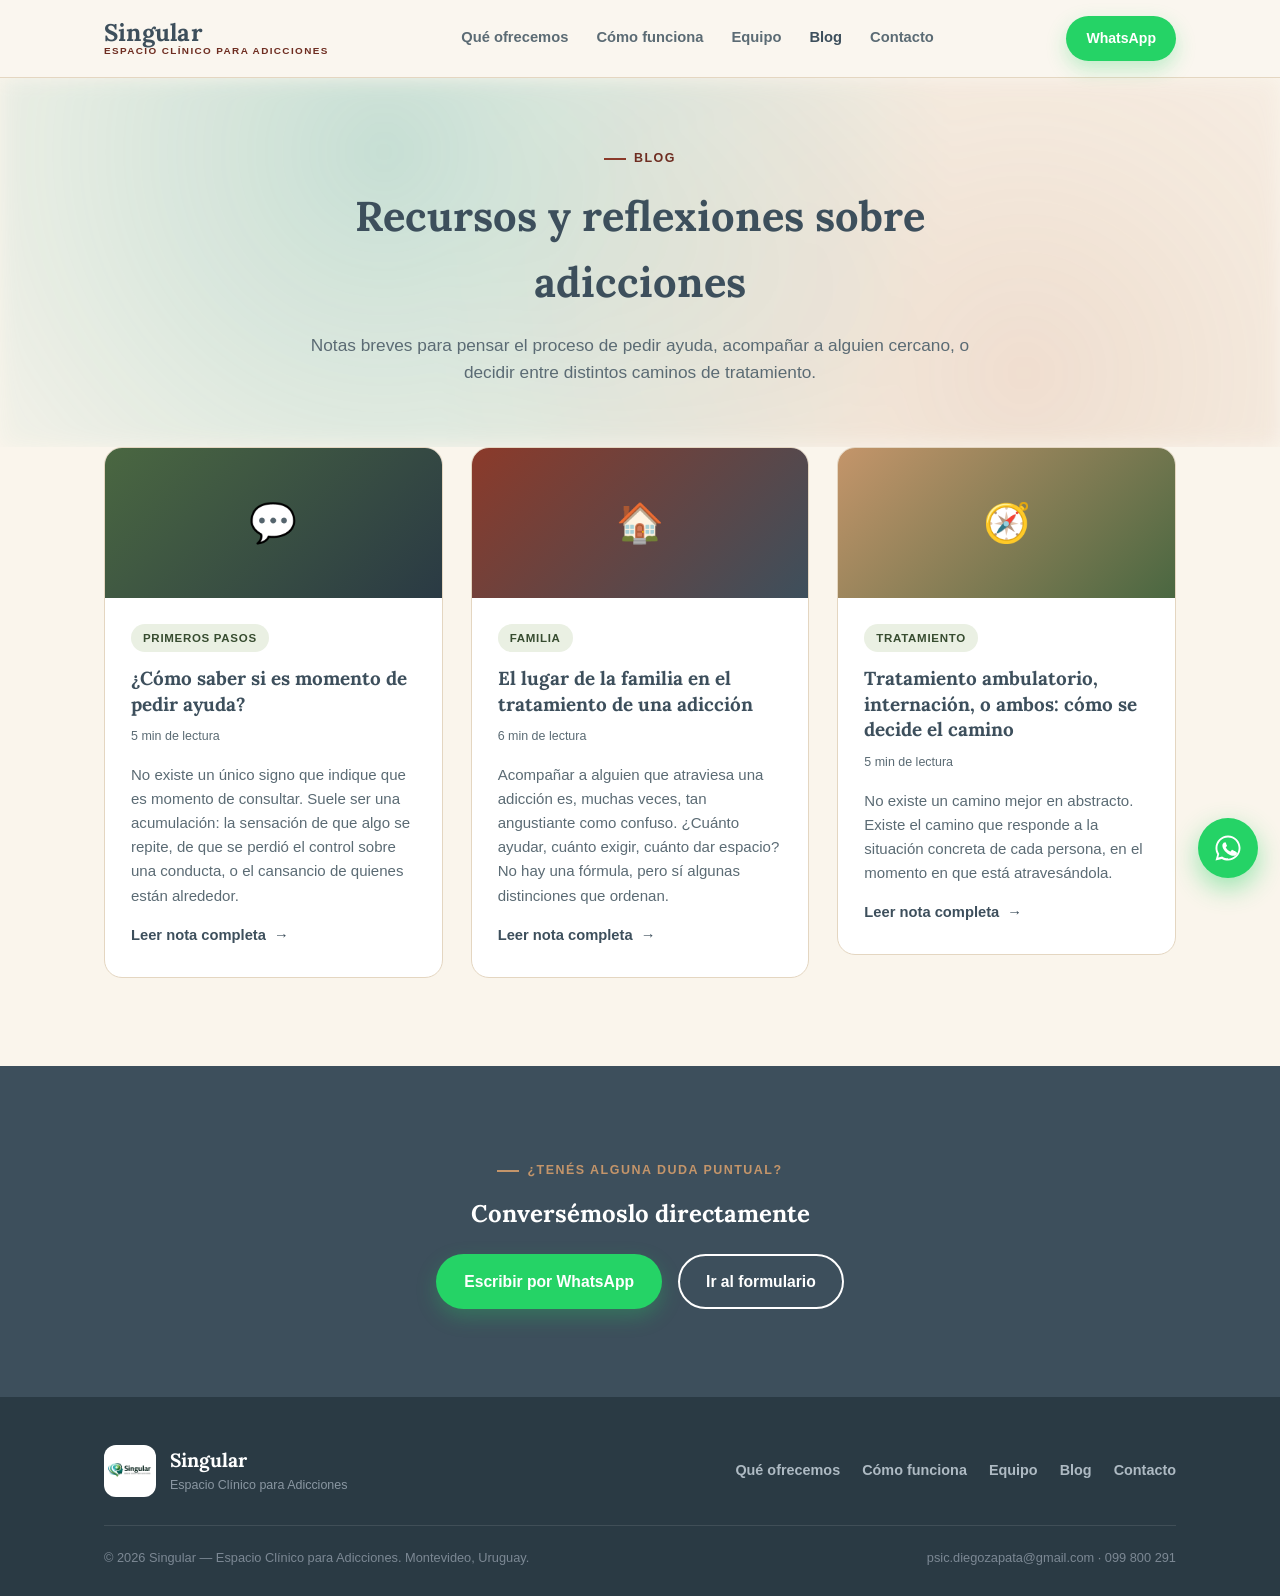
==== blog.html @ 6eb98860 "Add files via upload" ====
<!DOCTYPE html>
<html lang="es-UY">
<head>
<meta charset="UTF-8">
<meta name="viewport" content="width=device-width, initial-scale=1.0">
<title>Blog — Singular | Espacio Clínico para Adicciones</title>
<meta name="description" content="Artículos y reflexiones sobre el tratamiento de adicciones: cómo pedir ayuda, el rol de la familia y cuándo elegir tratamiento ambulatorio o internación.">
<link rel="preconnect" href="https://fonts.googleapis.com">
<link rel="preconnect" href="https://fonts.gstatic.com" crossorigin>
<link href="https://fonts.googleapis.com/css2?family=Lora:ital,wght@0,500;0,600;0,700;1,500&family=Inter:wght@400;500;600;700;800&display=swap" rel="stylesheet">
<link rel="stylesheet" href="styles.css">
</head>
<body>

<header>
  <nav>
    <a class="brand" href="index.html">
      <span class="brand-name">Singular</span>
      <span class="brand-tag">Espacio Clínico para Adicciones</span>
    </a>
    <div class="nav-links">
      <a href="index.html#que-ofrece">Qué ofrecemos</a>
      <a href="index.html#como-funciona">Cómo funciona</a>
      <a href="equipo.html">Equipo</a>
      <a href="blog.html" class="active">Blog</a>
      <a href="index.html#contacto">Contacto</a>
    </div>
    <div class="nav-cta">
      <a class="btn btn-whatsapp" href="https://wa.me/59899800291?text=Hola%2C%20me%20gustar%C3%ADa%20recibir%20informaci%C3%B3n%20sobre%20el%20tratamiento." target="_blank" rel="noopener" style="padding:11px 20px;font-size:.88rem;">
        WhatsApp
      </a>
      <button class="burger" onclick="document.getElementById('mobileMenu').classList.add('open')" aria-label="Abrir menú">☰</button>
    </div>
  </nav>
</header>

<div class="mobile-menu" id="mobileMenu">
  <div class="mobile-menu-top">
    <span class="brand-name" style="color:#fff;">Singular</span>
    <button class="mobile-menu-close" onclick="document.getElementById('mobileMenu').classList.remove('open')" aria-label="Cerrar menú">✕</button>
  </div>
  <a href="index.html#que-ofrece">Qué ofrecemos</a>
  <a href="index.html#como-funciona">Cómo funciona</a>
  <a href="equipo.html">Equipo</a>
  <a href="blog.html">Blog</a>
  <a href="index.html#contacto">Contacto</a>
  <a class="btn btn-whatsapp" style="margin-top:10px;" href="https://wa.me/59899800291?text=Hola%2C%20me%20gustar%C3%ADa%20recibir%20informaci%C3%B3n%20sobre%20el%20tratamiento." target="_blank" rel="noopener">Escribir por WhatsApp</a>
</div>

<!-- PAGE HERO -->
<section class="page-hero">
  <div class="hero-blob"></div>
  <div class="wrap">
    <div class="eyebrow" style="justify-content:center;">Blog</div>
    <h1>Recursos y reflexiones sobre adicciones</h1>
    <p>Notas breves para pensar el proceso de pedir ayuda, acompañar a alguien cercano, o decidir entre distintos caminos de tratamiento.</p>
  </div>
</section>

<!-- BLOG GRID -->
<section style="padding-top:0;">
  <div class="wrap">
    <div class="blog-grid">

      <article class="blog-card">
        <div class="blog-cover c1">💬</div>
        <div class="blog-body">
          <span class="blog-tag">Primeros pasos</span>
          <h2 class="blog-title">¿Cómo saber si es momento de pedir ayuda?</h2>
          <div class="blog-meta"><span>5 min de lectura</span></div>
          <p class="blog-excerpt">No existe un único signo que indique que es momento de consultar. Suele ser una acumulación: la sensación de que algo se repite, de que se perdió el control sobre una conducta, o el cansancio de quienes están alrededor.</p>
          <details>
            <summary>Leer nota completa</summary>
            <div class="blog-full">
              <p>Una de las preguntas más frecuentes que recibimos es "¿esto que me pasa es realmente una adicción, o todavía puedo manejarlo solo?". No hay una respuesta genérica, porque —como en el resto del tratamiento— la respuesta es singular a cada historia. Pero sí hay algunas señales que suelen aparecer cuando conviene consultar.</p>
              <h4>Cuando el consumo empieza a organizar el día</h4>
              <p>No se trata de la cantidad ni de la frecuencia exclusivamente, sino del lugar que ocupa: si buena parte del tiempo, la energía o los pensamientos giran alrededor de conseguir, consumir o recuperarse de una sustancia o conducta, eso ya es un indicio a tomar en serio.</p>
              <h4>Cuando los intentos de parar por cuenta propia no sostienen</h4>
              <p>Muchas personas llegan a la consulta después de varios intentos de "cortar solos". Eso no es un fracaso: es información valiosa sobre lo que esa conducta representa, y suele ser el momento en el que un espacio profesional puede sostener lo que la voluntad sola no alcanza a sostener.</p>
              <h4>Cuando aparece la demanda propia</h4>
              <p>Acá está el punto central de nuestro enfoque: el tratamiento empieza a ser posible cuando la persona reconoce, aunque sea con dudas, que algo no está bien y que quiere que algo cambie. No hace falta tener certezas ni un diagnóstico previo. Alcanza con esa pregunta abierta para empezar a construir, junto a un profesional, un espacio de evaluación y escucha.</p>
              <p>Si esto te resuena, el primer paso no es resolver todo de antemano — es simplemente escribir y empezar a hablarlo.</p>
            </div>
          </details>
        </div>
      </article>

      <article class="blog-card">
        <div class="blog-cover c2">🏠</div>
        <div class="blog-body">
          <span class="blog-tag">Familia</span>
          <h2 class="blog-title">El lugar de la familia en el tratamiento de una adicción</h2>
          <div class="blog-meta"><span>6 min de lectura</span></div>
          <p class="blog-excerpt">Acompañar a alguien que atraviesa una adicción es, muchas veces, tan angustiante como confuso. ¿Cuánto ayudar, cuánto exigir, cuánto dar espacio? No hay una fórmula, pero sí algunas distinciones que ordenan.</p>
          <details>
            <summary>Leer nota completa</summary>
            <div class="blog-full">
              <p>La familia suele ser quien primero nota que algo pasa, y también quien más desgaste acumula intentando ayudar. Es común escuchar frases como "ya no sé qué hacer" o "hice de todo y nada funciona". Ahí conviene detenerse en una distinción importante: acompañar no es lo mismo que controlar, y ayudar no es lo mismo que resolver por el otro.</p>
              <h4>Sostener sin invadir</h4>
              <p>El tratamiento se construye a partir de la demanda de quien atraviesa la adicción, no de la demanda de su entorno. Esto no significa que la familia no tenga un lugar: significa que su lugar es distinto al de "hacer que la persona se trate". Ese matiz cambia mucho la manera de acompañar, y suele aliviar la presión que las familias sienten sobre sí mismas.</p>
              <h4>Cuidar también a quien acompaña</h4>
              <p>Convivir con una adicción, propia o ajena, desgasta. Es frecuente que quienes rodean a la persona necesiten también un espacio propio de orientación, para entender qué está en sus manos y qué no, y para sostener el vínculo sin quemarse en el intento.</p>
              <h4>La comunicación sin ultimátum</h4>
              <p>Los ultimátums rara vez generan un cambio sostenido — funcionan, en el mejor de los casos, como un empujón puntual. Lo que suele abrir una puerta real es poder decir, con claridad y sin reproche, qué preocupa y qué se está dispuesto a acompañar, dejando en la otra persona la decisión de dar el paso.</p>
              <p>Si estás acompañando a alguien y no sabés bien cómo hacerlo, también podés escribirnos para conversarlo.</p>
            </div>
          </details>
        </div>
      </article>

      <article class="blog-card">
        <div class="blog-cover c3">🧭</div>
        <div class="blog-body">
          <span class="blog-tag">Tratamiento</span>
          <h2 class="blog-title">Tratamiento ambulatorio, internación, o ambos: cómo se decide el camino</h2>
          <div class="blog-meta"><span>5 min de lectura</span></div>
          <p class="blog-excerpt">No existe un camino mejor en abstracto. Existe el camino que responde a la situación concreta de cada persona, en el momento en que está atravesándola.</p>
          <details>
            <summary>Leer nota completa</summary>
            <div class="blog-full">
              <p>Una pregunta habitual al buscar tratamiento es si conviene una internación o si alcanza con un espacio ambulatorio. La respuesta depende de la evaluación de cada caso, pero hay algunos criterios generales que ayudan a orientarse.</p>
              <h4>Cuándo un espacio ambulatorio puede ser suficiente</h4>
              <p>Cuando la persona conserva cierto sostén cotidiano — trabajo, vínculos, rutina — y puede comprometerse con un seguimiento regular, un tratamiento ambulatorio permite trabajar sobre la adicción sin desarmar esa estructura de vida, que muchas veces es justamente lo que hay que fortalecer.</p>
              <h4>Cuándo conviene evaluar una internación</h4>
              <p>Hay situaciones donde el nivel de riesgo, el descontrol del consumo, o la ausencia de una red de sostén hacen necesario un marco más contenedor, al menos por un tiempo. Eso no es un fracaso del tratamiento ambulatorio: es parte de un mismo proceso, que puede requerir distintos dispositivos en distintos momentos.</p>
              <h4>Un modelo de derivación en ambos sentidos</h4>
              <p>Por eso este espacio se piensa como complementario y no competitivo con las comunidades terapéuticas y los centros residenciales: puede ser el paso previo a una internación, el sostén posterior al alta, o la alternativa cuando la internación no es lo indicado. La articulación entre dispositivos, lejos de ser un obstáculo, suele ser lo que hace sostenible un tratamiento a largo plazo.</p>
              <p>Si no sabés cuál de estos caminos aplica a tu situación, la recepción y evaluación inicial está pensada exactamente para eso.</p>
            </div>
          </details>
        </div>
      </article>

    </div>
  </div>
</section>

<!-- CTA STRIP -->
<section class="comp-section">
  <div class="wrap" style="text-align:center;">
    <div class="eyebrow" style="justify-content:center;">¿Tenés alguna duda puntual?</div>
    <h2 style="margin-bottom:20px;">Conversémoslo directamente</h2>
    <div class="hero-ctas" style="justify-content:center;">
      <a class="btn btn-whatsapp" href="https://wa.me/59899800291?text=Hola%2C%20le%C3%AD%20el%20blog%20y%20me%20gustar%C3%ADa%20hacer%20una%20consulta." target="_blank" rel="noopener">Escribir por WhatsApp</a>
      <a class="btn btn-outline" style="color:#fff;border-color:#fff;" href="index.html#contacto">Ir al formulario</a>
    </div>
  </div>
</section>

<a class="float-wa" href="https://wa.me/59899800291?text=Hola%2C%20me%20gustar%C3%ADa%20recibir%20informaci%C3%B3n%20sobre%20el%20tratamiento." target="_blank" rel="noopener" aria-label="Escribir por WhatsApp">
  <svg viewBox="0 0 24 24"><path d="M17.5 14.4c-.3-.1-1.7-.8-1.9-.9-.3-.1-.4-.1-.6.1-.2.3-.7.9-.8 1-.1.2-.3.2-.5.1-1.5-.6-2.5-1.4-3.4-3.1-.3-.4.3-.4.8-1.3.1-.2 0-.3 0-.5-.1-.1-.6-1.4-.8-1.9-.2-.5-.4-.4-.6-.4h-.5c-.2 0-.5.1-.7.3-.2.3-1 1-1 2.4s1 2.8 1.1 3c.1.2 2 3.1 5 4.3.7.3 1.2.5 1.7.6.7.2 1.3.2 1.8.1.6-.1 1.7-.7 1.9-1.3.2-.7.2-1.2.2-1.3-.1-.2-.3-.2-.5-.3z"/><path d="M12 2C6.5 2 2 6.5 2 12c0 1.9.5 3.6 1.4 5.1L2 22l5.1-1.3c1.4.8 3.1 1.3 4.9 1.3 5.5 0 10-4.5 10-10S17.5 2 12 2zm0 18.2c-1.6 0-3.1-.4-4.4-1.2l-.3-.2-3.1.8.8-3-.2-.3C3.9 14.9 3.5 13.5 3.5 12c0-4.7 3.8-8.5 8.5-8.5s8.5 3.8 8.5 8.5-3.8 8.5-8.5 8.5z"/></svg>
</a>

<footer>
  <div class="wrap">
    <div class="footer-top">
      <div class="footer-brand">
        <img class="footer-logo" src="espacio singular logo.png" alt="Logo Singular">
        <div>
          <div class="footer-brand-name">Singular</div>
          <div style="font-size:.78rem;color:#8a97a2;">Espacio Clínico para Adicciones</div>
        </div>
      </div>
      <div class="footer-links">
        <a href="index.html#que-ofrece">Qué ofrecemos</a>
        <a href="index.html#como-funciona">Cómo funciona</a>
        <a href="equipo.html">Equipo</a>
        <a href="blog.html">Blog</a>
        <a href="index.html#contacto">Contacto</a>
      </div>
    </div>
    <div class="footer-bottom">
      <span>© 2026 Singular — Espacio Clínico para Adicciones. Montevideo, Uruguay.</span>
      <span>psic.diegozapata@gmail.com · 099 800 291</span>
    </div>
  </div>
</footer>

</body>
</html>
---- styles.css ----
:root{
  --navy:#3D4F5C;
  --navy-dark:#2A3A44;
  --terracota:#8B3A2A;
  --terracota-dark:#6E2D21;
  --ocre:#C4956A;
  --ocre-dark:#A97847;
  --cream:#F2E8D9;
  --cream-soft:#FAF5EC;
  --teal:#4A6741;
  --teal-dark:#374C30;
  --whatsapp:#25D366;
  --whatsapp-dark:#1ea952;
  --ink:#26313A;
  --ink-soft:#5B6B74;
  --line:#E4D6C1;
  --radius:18px;
}
*{box-sizing:border-box;margin:0;padding:0;}
html{scroll-behavior:smooth;}
body{
  font-family:'Outfit',sans-serif;
  color:var(--ink);
  background:var(--cream-soft);
  line-height:1.6;
  -webkit-font-smoothing:antialiased;
}
img{max-width:100%;display:block;}
a{color:inherit;text-decoration:none;}
h1,h2,h3{font-family:'Lora',serif;color:var(--navy);}
.wrap{max-width:1120px;margin:0 auto;padding:0 24px;}
section{padding:88px 0;}
.eyebrow{
  display:inline-flex;align-items:center;gap:8px;
  font-size:.78rem;font-weight:700;letter-spacing:.12em;text-transform:uppercase;
  color:var(--terracota-dark);margin-bottom:14px;
}
.eyebrow::before{content:"";width:22px;height:2px;background:var(--terracota);display:inline-block;}
.btn{
  display:inline-flex;align-items:center;justify-content:center;gap:10px;
  padding:15px 28px;border-radius:100px;font-weight:700;font-size:.98rem;
  cursor:pointer;border:none;transition:transform .15s ease, box-shadow .15s ease, background .15s ease;
  white-space:nowrap;
}
.btn:active{transform:scale(.97);}
.btn-whatsapp{background:var(--whatsapp);color:#fff;box-shadow:0 8px 20px rgba(37,211,102,.28);}
.btn-whatsapp:hover{background:var(--whatsapp-dark);}
.btn-outline{background:transparent;color:var(--navy);border:2px solid var(--navy);padding:13px 26px;}
.btn-outline:hover{background:var(--navy);color:#fff;}
.btn-navy{background:var(--navy);color:#fff;}
.btn-navy:hover{background:var(--navy-dark);}
.btn-block{width:100%;}

/* NAV */
header{
  position:sticky;top:0;z-index:50;
  background:rgba(250,246,239,.92);backdrop-filter:blur(10px);
  border-bottom:1px solid var(--line);
}
nav{
  display:flex;align-items:center;justify-content:space-between;
  padding:16px 24px;max-width:1120px;margin:0 auto;
}
.brand{display:flex;flex-direction:column;line-height:1.1;}
.brand-name{font-family:'Lora',serif;font-weight:700;font-size:1.5rem;color:var(--navy);letter-spacing:.01em;}
.brand-tag{font-size:.62rem;font-weight:700;letter-spacing:.14em;color:var(--terracota-dark);text-transform:uppercase;}
.nav-links{display:flex;align-items:center;gap:28px;font-size:.92rem;font-weight:600;color:var(--ink-soft);}
.nav-links a:hover, .nav-links a.active{color:var(--navy);}
.nav-cta{display:flex;align-items:center;gap:12px;}
.burger{display:none;background:none;border:none;font-size:1.6rem;color:var(--navy);cursor:pointer;}
@media(max-width:860px){
  .nav-links{display:none;}
  .burger{display:block;}
}

/* HERO */
.hero{padding:64px 0 80px;position:relative;overflow:hidden;}
.hero .wrap{display:grid;grid-template-columns:1.15fr .85fr;gap:56px;align-items:center;}
.quote{
  font-family:'Lora',serif;font-style:italic;font-weight:500;
  font-size:clamp(1.5rem,3vw,2.15rem);color:var(--navy);
  line-height:1.42;margin-bottom:24px;
}
.quote span{color:var(--terracota-dark);font-style:normal;}
.hero-sub{font-size:1.08rem;color:var(--ink-soft);max-width:520px;margin-bottom:34px;}
.hero-ctas{display:flex;gap:16px;flex-wrap:wrap;}
.hero-photo-wrap{position:relative;display:flex;justify-content:center;}
.hero-photo{
  width:100%;max-width:360px;aspect-ratio:1/1;border-radius:32px;object-fit:cover;
  box-shadow:0 30px 60px -20px rgba(37,56,74,.35);
  border:6px solid #fff;
}
.hero-blob{
  position:absolute;inset:0;z-index:-1;
  background:radial-gradient(circle at 30% 20%, rgba(47,158,143,.25), transparent 60%),
             radial-gradient(circle at 80% 80%, rgba(193,122,82,.18), transparent 55%);
  filter:blur(10px);
}
.hero-badge{
  position:absolute;bottom:-18px;left:50%;transform:translateX(-50%);
  background:#fff;border-radius:100px;padding:10px 20px;
  box-shadow:0 12px 28px -8px rgba(0,0,0,.18);
  display:flex;align-items:center;gap:10px;font-size:.85rem;font-weight:700;color:var(--navy);
  white-space:nowrap;
}
.hero-badge .dot{width:9px;height:9px;border-radius:50%;background:var(--teal);}
@media(max-width:860px){
  .hero .wrap{grid-template-columns:1fr;text-align:center;}
  .hero-sub{margin-left:auto;margin-right:auto;}
  .hero-ctas{justify-content:center;}
  .hero-photo-wrap{order:-1;margin-bottom:12px;}
}

/* PAGE HERO (Equipo / Blog) */
.page-hero{padding:64px 0 60px;text-align:center;position:relative;overflow:hidden;}
.page-hero .wrap{max-width:720px;}
.page-hero h1{font-size:clamp(2rem,4vw,2.6rem);margin-bottom:16px;}
.page-hero p{color:var(--ink-soft);font-size:1.08rem;}

/* SECTION HEAD */
.section-head{max-width:640px;margin-bottom:44px;}
.section-head.center{margin-left:auto;margin-right:auto;text-align:center;}
.section-head h2{font-size:clamp(1.6rem,2.6vw,2.1rem);font-weight:700;}

/* WHY US */
.why-grid{display:grid;grid-template-columns:repeat(3,1fr);gap:24px;}
.why-card{background:#fff;border:1px solid var(--line);border-radius:var(--radius);padding:30px 26px;}
.why-icon{
  width:46px;height:46px;border-radius:14px;background:var(--cream);
  display:flex;align-items:center;justify-content:center;font-size:1.4rem;margin-bottom:16px;
}
.why-card h3{font-size:1.05rem;margin-bottom:8px;}
.why-card p{color:var(--ink-soft);font-size:.92rem;}
@media(max-width:860px){.why-grid{grid-template-columns:1fr 1fr;}}
@media(max-width:560px){.why-grid{grid-template-columns:1fr;}}

/* OFFER */
.offer-card{
  background:var(--cream);border:1px solid var(--line);border-radius:var(--radius);
  padding:40px;font-size:1.08rem;color:var(--navy);
}

/* AUDIENCE */
.audience-box{
  border:2px solid var(--terracota);border-radius:var(--radius);
  padding:36px 40px;background:#fff;
}
.audience-box h3{font-size:1.3rem;margin-bottom:10px;}
.audience-box p{color:var(--ink-soft);}

/* HOW IT WORKS */
.steps{display:grid;grid-template-columns:repeat(3,1fr);gap:20px;}
.step{
  background:#fff;border:1px solid var(--line);border-radius:var(--radius);
  padding:28px 26px;
}
.step .check{
  width:38px;height:38px;border-radius:50%;background:var(--teal);color:#fff;
  display:flex;align-items:center;justify-content:center;font-weight:700;margin-bottom:16px;font-size:1.1rem;
}
.step p{font-weight:600;color:var(--navy);font-size:.98rem;}
@media(max-width:860px){.steps{grid-template-columns:1fr 1fr;}}
@media(max-width:560px){.steps{grid-template-columns:1fr;}}

/* COMPLEMENTARY */
.comp-section{background:var(--navy);color:#fff;}
.comp-section .eyebrow{color:var(--ocre);}
.comp-section .eyebrow::before{background:var(--ocre);}
.comp-section h2{color:#fff;}
.comp-section p{color:#cfd8e0;font-size:1.05rem;max-width:760px;}
.comp-timeline{display:flex;gap:18px;margin-top:36px;flex-wrap:wrap;}
.comp-pill{
  flex:1;min-width:160px;background:rgba(255,255,255,.07);border:1px solid rgba(255,255,255,.15);
  border-radius:14px;padding:20px;text-align:center;font-weight:700;font-size:.92rem;
}

/* ABOUT */
.about{display:grid;grid-template-columns:.85fr 1.15fr;gap:56px;align-items:center;}
.about-photo{
  border-radius:24px;object-fit:cover;width:100%;aspect-ratio:4/5;
  box-shadow:0 24px 50px -18px rgba(37,56,74,.3);
}
.about-name{font-size:1.7rem;font-weight:700;margin-bottom:4px;}
.about-role{color:var(--terracota-dark);font-weight:700;font-size:.95rem;text-transform:uppercase;letter-spacing:.06em;margin-bottom:22px;}
.stat-row{display:flex;gap:28px;margin-bottom:26px;flex-wrap:wrap;}
.stat{}
.stat b{display:block;font-family:'Lora',serif;font-size:2rem;color:var(--teal-dark);}
.stat span{font-size:.85rem;color:var(--ink-soft);font-weight:600;}
.cred-list{list-style:none;display:flex;flex-direction:column;gap:12px;margin-bottom:10px;}
.cred-list li{display:flex;gap:12px;font-size:.98rem;color:var(--ink-soft);}
.cred-list li::before{content:"—";color:var(--terracota);font-weight:700;flex-shrink:0;}
.cred-list b{color:var(--navy);}
@media(max-width:860px){.about{grid-template-columns:1fr;}.about-photo{max-width:320px;margin:0 auto 8px;}}

/* TEAM */
.team-grid{display:grid;grid-template-columns:repeat(3,1fr);gap:28px;}
.team-card{
  background:#fff;border:1px solid var(--line);border-radius:var(--radius);
  padding:30px;text-align:center;display:flex;flex-direction:column;align-items:center;
}
.team-photo{
  width:150px;height:150px;border-radius:50%;object-fit:cover;margin-bottom:20px;
  border:5px solid var(--cream);box-shadow:0 14px 30px -12px rgba(37,56,74,.3);
}
.avatar-placeholder{
  width:150px;height:150px;border-radius:50%;margin-bottom:20px;
  border:5px solid var(--cream);box-shadow:0 14px 30px -12px rgba(37,56,74,.3);
  background:linear-gradient(145deg, #E3E7D9, var(--cream));
  display:flex;align-items:center;justify-content:center;
}
.avatar-placeholder svg{width:64px;height:64px;fill:#8C9A83;}
.team-name{font-size:1.2rem;font-weight:700;color:var(--navy);margin-bottom:2px;}
.team-role{color:var(--terracota-dark);font-weight:700;font-size:.8rem;text-transform:uppercase;letter-spacing:.06em;margin-bottom:14px;}
.team-bio{color:var(--ink-soft);font-size:.94rem;margin-bottom:14px;}
.placeholder-note{
  font-size:.74rem;font-weight:700;color:var(--teal-dark);background:#EAF0E3;
  border-radius:100px;padding:5px 12px;text-transform:uppercase;letter-spacing:.04em;
}
@media(max-width:860px){.team-grid{grid-template-columns:1fr;max-width:380px;margin:0 auto;}}

/* BLOG */
.blog-grid{display:grid;grid-template-columns:repeat(3,1fr);gap:28px;align-items:start;}
.blog-card{
  background:#fff;border:1px solid var(--line);border-radius:var(--radius);
  overflow:hidden;display:flex;flex-direction:column;
}
.blog-cover{
  height:150px;display:flex;align-items:center;justify-content:center;font-size:2.4rem;
}
.blog-cover.c1{background:linear-gradient(135deg,#4A6741,#2A3A44);}
.blog-cover.c2{background:linear-gradient(135deg,#8B3A2A,#3D4F5C);}
.blog-cover.c3{background:linear-gradient(135deg,#C4956A,#4A6741);}
.blog-body{padding:26px 26px 30px;display:flex;flex-direction:column;flex:1;}
.blog-tag{
  align-self:flex-start;font-size:.72rem;font-weight:700;text-transform:uppercase;letter-spacing:.06em;
  color:var(--teal-dark);background:#EAF0E3;padding:5px 12px;border-radius:100px;margin-bottom:14px;
}
.blog-title{font-size:1.18rem;font-weight:700;color:var(--navy);margin-bottom:10px;line-height:1.35;}
.blog-excerpt{color:var(--ink-soft);font-size:.94rem;margin-bottom:16px;}
.blog-meta{font-size:.78rem;color:var(--ink-soft);margin-bottom:16px;display:flex;gap:10px;}
.blog-card details{margin-top:auto;}
.blog-card summary{
  cursor:pointer;font-weight:700;color:var(--navy);font-size:.92rem;list-style:none;
  display:flex;align-items:center;gap:8px;
}
.blog-card summary::-webkit-details-marker{display:none;}
.blog-card summary::after{content:"→";transition:transform .15s ease;}
.blog-card details[open] summary::after{transform:rotate(90deg);}
.blog-full{margin-top:16px;padding-top:16px;border-top:1px solid var(--line);color:var(--ink-soft);font-size:.94rem;}
.blog-full p{margin-bottom:14px;}
.blog-full h4{font-family:'Lora',serif;color:var(--navy);font-size:1rem;margin-bottom:8px;}
@media(max-width:860px){.blog-grid{grid-template-columns:1fr;max-width:480px;margin:0 auto;}}

/* CONTACT */
.contact-section{background:var(--cream);}
.contact-grid{display:grid;grid-template-columns:.9fr 1.1fr;gap:48px;}
.contact-info-card{
  background:var(--navy);color:#fff;border-radius:var(--radius);padding:40px 34px;
  display:flex;flex-direction:column;gap:26px;
}
.contact-info-card h3{color:#fff;font-size:1.35rem;}
.contact-info-card p{color:#c9d3db;font-size:.98rem;}
.info-line{display:flex;align-items:center;gap:14px;font-size:.98rem;}
.info-line .ic{
  width:40px;height:40px;border-radius:12px;background:rgba(255,255,255,.1);
  display:flex;align-items:center;justify-content:center;flex-shrink:0;font-size:1.1rem;
}
.info-line a:hover{text-decoration:underline;}
.contact-form{
  background:#fff;border-radius:var(--radius);padding:38px;border:1px solid var(--line);
}
.field{margin-bottom:18px;}
.field label{display:block;font-size:.85rem;font-weight:700;color:var(--navy);margin-bottom:7px;}
.field input, .field textarea{
  width:100%;padding:13px 15px;border:1.5px solid var(--line);border-radius:10px;
  font-family:'Inter',sans-serif;font-size:.98rem;background:var(--cream-soft);
  transition:border-color .15s ease;
}
.field input:focus, .field textarea:focus{outline:none;border-color:var(--teal);background:#fff;}
.field textarea{resize:vertical;min-height:110px;}
.form-actions{display:flex;gap:14px;flex-wrap:wrap;margin-top:6px;}
.form-actions .btn{flex:1;min-width:180px;}
.privacy-note{font-size:.78rem;color:var(--ink-soft);margin-top:14px;}
.form-msg{font-size:.88rem;font-weight:600;margin-top:10px;display:none;}

/* FOOTER */
footer{background:var(--navy-dark);color:#aebac3;padding:48px 0 28px;}
.footer-top{display:flex;justify-content:space-between;align-items:center;gap:24px;flex-wrap:wrap;padding-bottom:28px;border-bottom:1px solid rgba(255,255,255,.1);margin-bottom:22px;}
.footer-brand{display:flex;align-items:center;gap:14px;}
.footer-logo{width:52px;height:52px;border-radius:12px;object-fit:cover;background:#fff;}
.footer-brand-name{font-family:'Lora',serif;color:#fff;font-weight:700;font-size:1.2rem;}
.footer-links{display:flex;gap:22px;font-size:.9rem;font-weight:600;flex-wrap:wrap;}
.footer-links a:hover{color:#fff;}
.footer-bottom{font-size:.8rem;color:#7c8894;display:flex;justify-content:space-between;flex-wrap:wrap;gap:10px;}

/* FLOATING WHATSAPP */
.float-wa{
  position:fixed;bottom:22px;right:22px;z-index:60;
  width:60px;height:60px;border-radius:50%;background:var(--whatsapp);
  display:flex;align-items:center;justify-content:center;
  box-shadow:0 10px 26px rgba(37,211,102,.45);
  animation:pulse 2.6s infinite;
}
.float-wa svg{width:30px;height:30px;fill:#fff;}
@keyframes pulse{
  0%{box-shadow:0 0 0 0 rgba(37,211,102,.5),0 10px 26px rgba(37,211,102,.45);}
  70%{box-shadow:0 0 0 14px rgba(37,211,102,0),0 10px 26px rgba(37,211,102,.45);}
  100%{box-shadow:0 0 0 0 rgba(37,211,102,0),0 10px 26px rgba(37,211,102,.45);}
}

/* MOBILE MENU */
.mobile-menu{
  display:none;position:fixed;inset:0;background:var(--navy-dark);z-index:70;
  flex-direction:column;padding:26px 28px;gap:26px;
}
.mobile-menu.open{display:flex;}
.mobile-menu a{color:#fff;font-size:1.2rem;font-weight:700;font-family:'Lora',serif;}
.mobile-menu-top{display:flex;justify-content:space-between;align-items:center;}
.mobile-menu-close{background:none;border:none;color:#fff;font-size:1.8rem;cursor:pointer;}

@media(max-width:640px){
  section{padding:60px 0;}
  .hero{padding:44px 0 56px;}
}
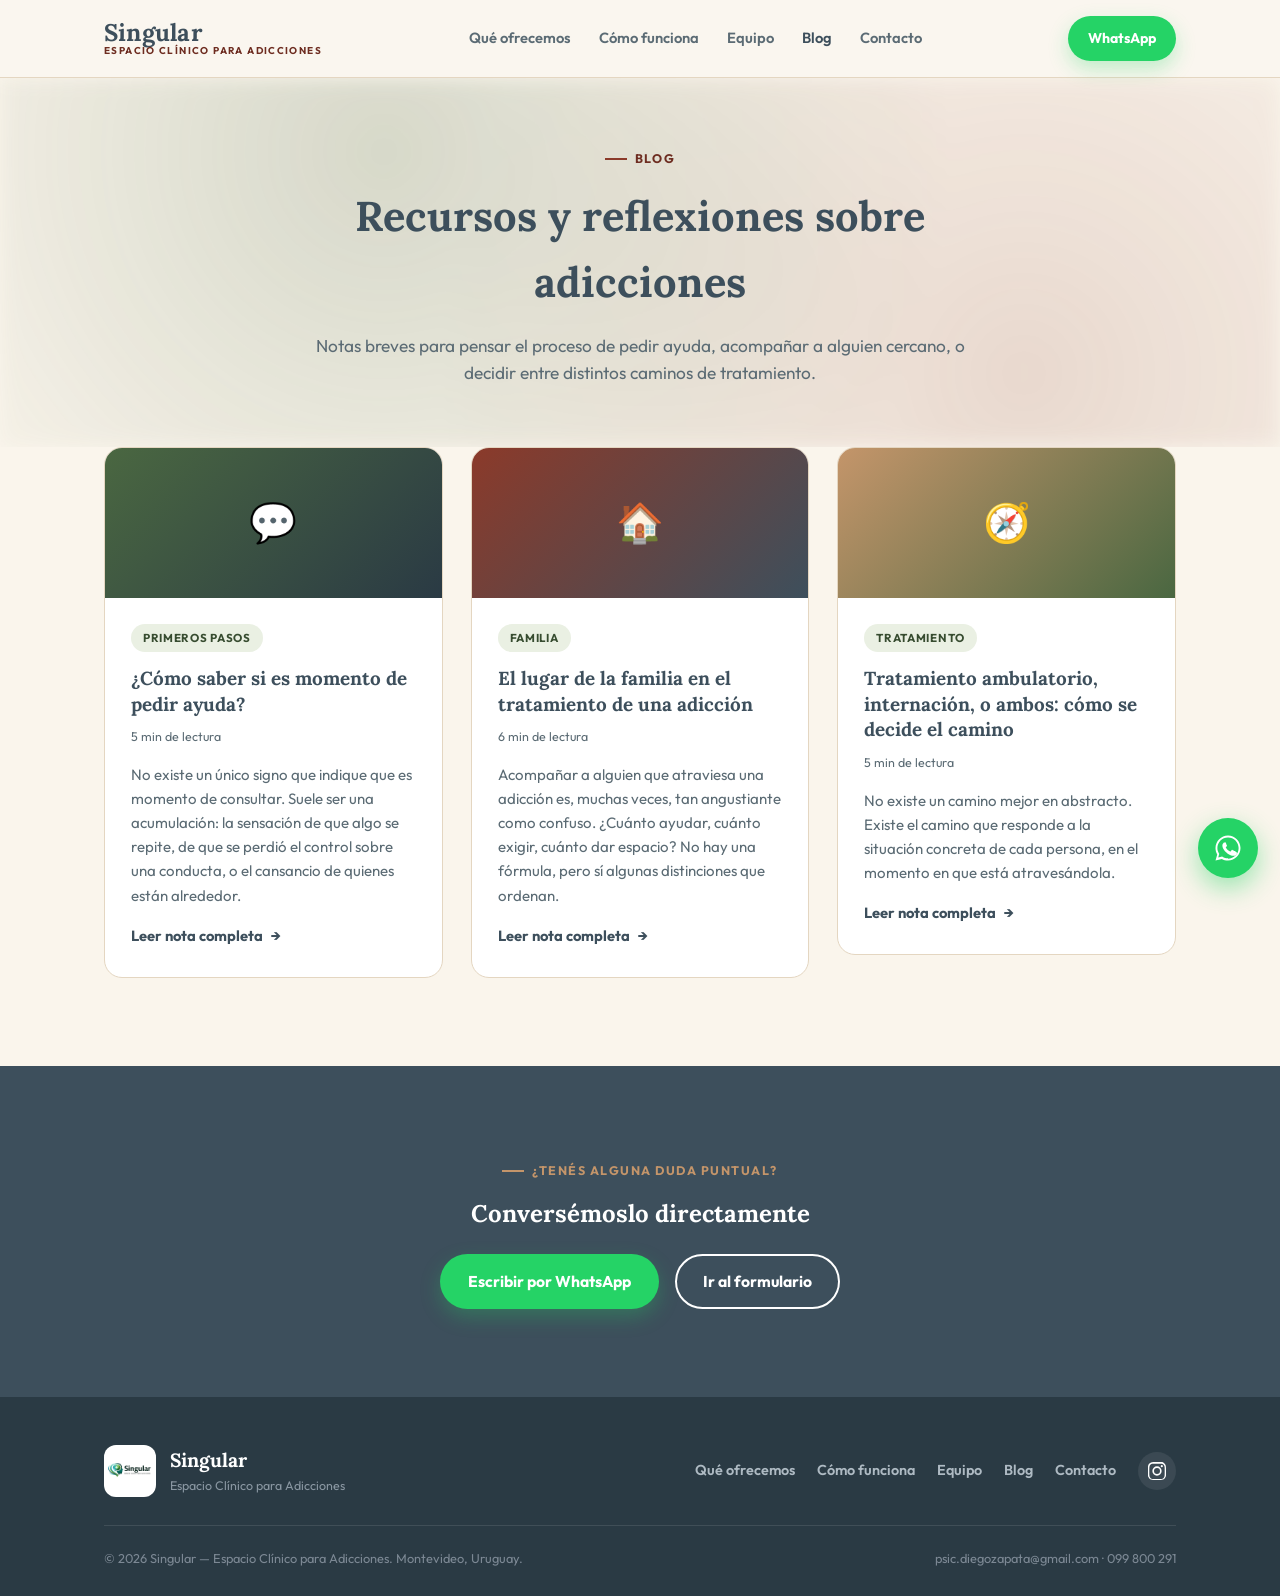
==== commit 2a12350d: "Add files via upload" ====
--- a/blog.html
+++ b/blog.html
@@ -7,7 +7,7 @@
 <meta name="description" content="Artículos y reflexiones sobre el tratamiento de adicciones: cómo pedir ayuda, el rol de la familia y cuándo elegir tratamiento ambulatorio o internación.">
 <link rel="preconnect" href="https://fonts.googleapis.com">
 <link rel="preconnect" href="https://fonts.gstatic.com" crossorigin>
-<link href="https://fonts.googleapis.com/css2?family=Lora:ital,wght@0,500;0,600;0,700;1,500&family=Inter:wght@400;500;600;700;800&display=swap" rel="stylesheet">
+<link href="https://fonts.googleapis.com/css2?family=Lora:ital,wght@0,500;0,600;0,700;1,500&family=Outfit:wght@400;500;600;700;800&display=swap" rel="stylesheet">
 <link rel="stylesheet" href="styles.css">
 </head>
 <body>
@@ -167,6 +167,9 @@
         <a href="equipo.html">Equipo</a>
         <a href="blog.html">Blog</a>
         <a href="index.html#contacto">Contacto</a>
+        <a class="footer-social" href="https://www.instagram.com/psic.diegozapata/" target="_blank" rel="noopener" aria-label="Instagram">
+          <svg viewBox="0 0 24 24"><path d="M12 2.2c3.2 0 3.6 0 4.9.07 1.2.06 1.9.24 2.4.4.6.24 1 .5 1.5 1 .4.4.7.9 1 1.5.16.5.34 1.2.4 2.4.06 1.3.07 1.7.07 4.9s0 3.6-.07 4.9c-.06 1.2-.24 1.9-.4 2.4-.24.6-.5 1-1 1.5-.4.4-.9.7-1.5 1-.5.16-1.2.34-2.4.4-1.3.06-1.7.07-4.9.07s-3.6 0-4.9-.07c-1.2-.06-1.9-.24-2.4-.4-.6-.24-1-.5-1.5-1-.4-.4-.7-.9-1-1.5-.16-.5-.34-1.2-.4-2.4-.06-1.3-.07-1.7-.07-4.9s0-3.6.07-4.9c.06-1.2.24-1.9.4-2.4.24-.6.5-1 1-1.5.4-.4.9-.7 1.5-1 .5-.16 1.2-.34 2.4-.4 1.3-.06 1.7-.07 4.9-.07M12 0C8.7 0 8.3 0 7 .07c-1.3.06-2.2.27-3 .58-.8.32-1.5.75-2.2 1.42C1.1 2.75.68 3.45.36 4.25c-.3.8-.5 1.7-.57 3C-.28 8.5-.29 8.9-.29 12s0 3.5.07 4.75c.06 1.3.27 2.2.58 3 .32.8.75 1.5 1.42 2.2.67.67 1.4 1.1 2.2 1.42.8.3 1.7.5 3 .57C8.3 24 8.7 24 12 24s3.7 0 4.95-.07c1.3-.06 2.2-.27 3-.58.8-.32 1.5-.75 2.2-1.42.67-.67 1.1-1.4 1.42-2.2.3-.8.5-1.7.57-3C24 15.7 24 15.3 24 12s0-3.7-.07-4.95c-.06-1.3-.27-2.2-.58-3-.32-.8-.75-1.5-1.42-2.2C21.25 1.1 20.55.68 19.75.36c-.8-.3-1.7-.5-3-.57C15.7 0 15.3 0 12 0z"/><path d="M12 5.8a6.2 6.2 0 1 0 0 12.4 6.2 6.2 0 0 0 0-12.4zm0 10.2a4 4 0 1 1 0-8 4 4 0 0 1 0 8z"/><circle cx="18.4" cy="5.6" r="1.44"/></svg>
+        </a>
       </div>
     </div>
     <div class="footer-bottom">
--- a/styles.css
+++ b/styles.css
@@ -75,7 +75,7 @@
 
 /* HERO */
 .hero{padding:64px 0 80px;position:relative;overflow:hidden;}
-.hero .wrap{display:grid;grid-template-columns:1.15fr .85fr;gap:56px;align-items:center;}
+.hero .wrap{display:grid;grid-template-columns:1fr 1fr;gap:48px;align-items:center;}
 .quote{
   font-family:'Lora',serif;font-style:italic;font-weight:500;
   font-size:clamp(1.5rem,3vw,2.15rem);color:var(--navy);
@@ -86,14 +86,14 @@
 .hero-ctas{display:flex;gap:16px;flex-wrap:wrap;}
 .hero-photo-wrap{position:relative;display:flex;justify-content:center;}
 .hero-photo{
-  width:100%;max-width:360px;aspect-ratio:1/1;border-radius:32px;object-fit:cover;
-  box-shadow:0 30px 60px -20px rgba(37,56,74,.35);
+  width:100%;max-width:540px;aspect-ratio:3/2;border-radius:24px;object-fit:cover;
+  box-shadow:0 30px 60px -20px rgba(61,79,92,.35);
   border:6px solid #fff;
 }
 .hero-blob{
   position:absolute;inset:0;z-index:-1;
-  background:radial-gradient(circle at 30% 20%, rgba(47,158,143,.25), transparent 60%),
-             radial-gradient(circle at 80% 80%, rgba(193,122,82,.18), transparent 55%);
+  background:radial-gradient(circle at 30% 20%, rgba(74,103,65,.2), transparent 60%),
+             radial-gradient(circle at 80% 80%, rgba(139,58,42,.15), transparent 55%);
   filter:blur(10px);
 }
 .hero-badge{
@@ -178,7 +178,7 @@
 .about{display:grid;grid-template-columns:.85fr 1.15fr;gap:56px;align-items:center;}
 .about-photo{
   border-radius:24px;object-fit:cover;width:100%;aspect-ratio:4/5;
-  box-shadow:0 24px 50px -18px rgba(37,56,74,.3);
+  box-shadow:0 24px 50px -18px rgba(61,79,92,.3);
 }
 .about-name{font-size:1.7rem;font-weight:700;margin-bottom:4px;}
 .about-role{color:var(--terracota-dark);font-weight:700;font-size:.95rem;text-transform:uppercase;letter-spacing:.06em;margin-bottom:22px;}
@@ -200,11 +200,11 @@
 }
 .team-photo{
   width:150px;height:150px;border-radius:50%;object-fit:cover;margin-bottom:20px;
-  border:5px solid var(--cream);box-shadow:0 14px 30px -12px rgba(37,56,74,.3);
+  border:5px solid var(--cream);box-shadow:0 14px 30px -12px rgba(61,79,92,.3);
 }
 .avatar-placeholder{
   width:150px;height:150px;border-radius:50%;margin-bottom:20px;
-  border:5px solid var(--cream);box-shadow:0 14px 30px -12px rgba(37,56,74,.3);
+  border:5px solid var(--cream);box-shadow:0 14px 30px -12px rgba(61,79,92,.3);
   background:linear-gradient(145deg, #E3E7D9, var(--cream));
   display:flex;align-items:center;justify-content:center;
 }
@@ -251,6 +251,18 @@
 .blog-full h4{font-family:'Lora',serif;color:var(--navy);font-size:1rem;margin-bottom:8px;}
 @media(max-width:860px){.blog-grid{grid-template-columns:1fr;max-width:480px;margin:0 auto;}}
 
+/* REFLECT (tono de redes) */
+.reflect-grid{display:grid;grid-template-columns:repeat(3,1fr);gap:24px;}
+.reflect-card{border-radius:var(--radius);padding:36px 32px;display:flex;flex-direction:column;gap:16px;}
+.reflect-card.dark{background:var(--navy);color:#fff;}
+.reflect-card.light{background:var(--cream);color:var(--navy);}
+.reflect-card h3{font-family:'Lora',serif;font-style:italic;font-weight:600;font-size:1.25rem;line-height:1.4;}
+.reflect-card.dark h3{color:#fff;}
+.reflect-card p{font-size:.92rem;line-height:1.6;}
+.reflect-card.dark p{color:#cfd8e0;}
+.reflect-card.light p{color:var(--ink-soft);}
+@media(max-width:860px){.reflect-grid{grid-template-columns:1fr;max-width:480px;margin:0 auto;}}
+
 /* CONTACT */
 .contact-section{background:var(--cream);}
 .contact-grid{display:grid;grid-template-columns:.9fr 1.1fr;gap:48px;}
@@ -289,8 +301,14 @@
 .footer-brand{display:flex;align-items:center;gap:14px;}
 .footer-logo{width:52px;height:52px;border-radius:12px;object-fit:cover;background:#fff;}
 .footer-brand-name{font-family:'Lora',serif;color:#fff;font-weight:700;font-size:1.2rem;}
-.footer-links{display:flex;gap:22px;font-size:.9rem;font-weight:600;flex-wrap:wrap;}
+.footer-links{display:flex;gap:22px;font-size:.9rem;font-weight:600;flex-wrap:wrap;align-items:center;}
 .footer-links a:hover{color:#fff;}
+.footer-social{
+  width:38px;height:38px;border-radius:50%;background:rgba(255,255,255,.08);
+  display:flex;align-items:center;justify-content:center;transition:background .15s ease;
+}
+.footer-social:hover{background:rgba(255,255,255,.18);}
+.footer-social svg{width:18px;height:18px;fill:#fff;}
 .footer-bottom{font-size:.8rem;color:#7c8894;display:flex;justify-content:space-between;flex-wrap:wrap;gap:10px;}
 
 /* FLOATING WHATSAPP */
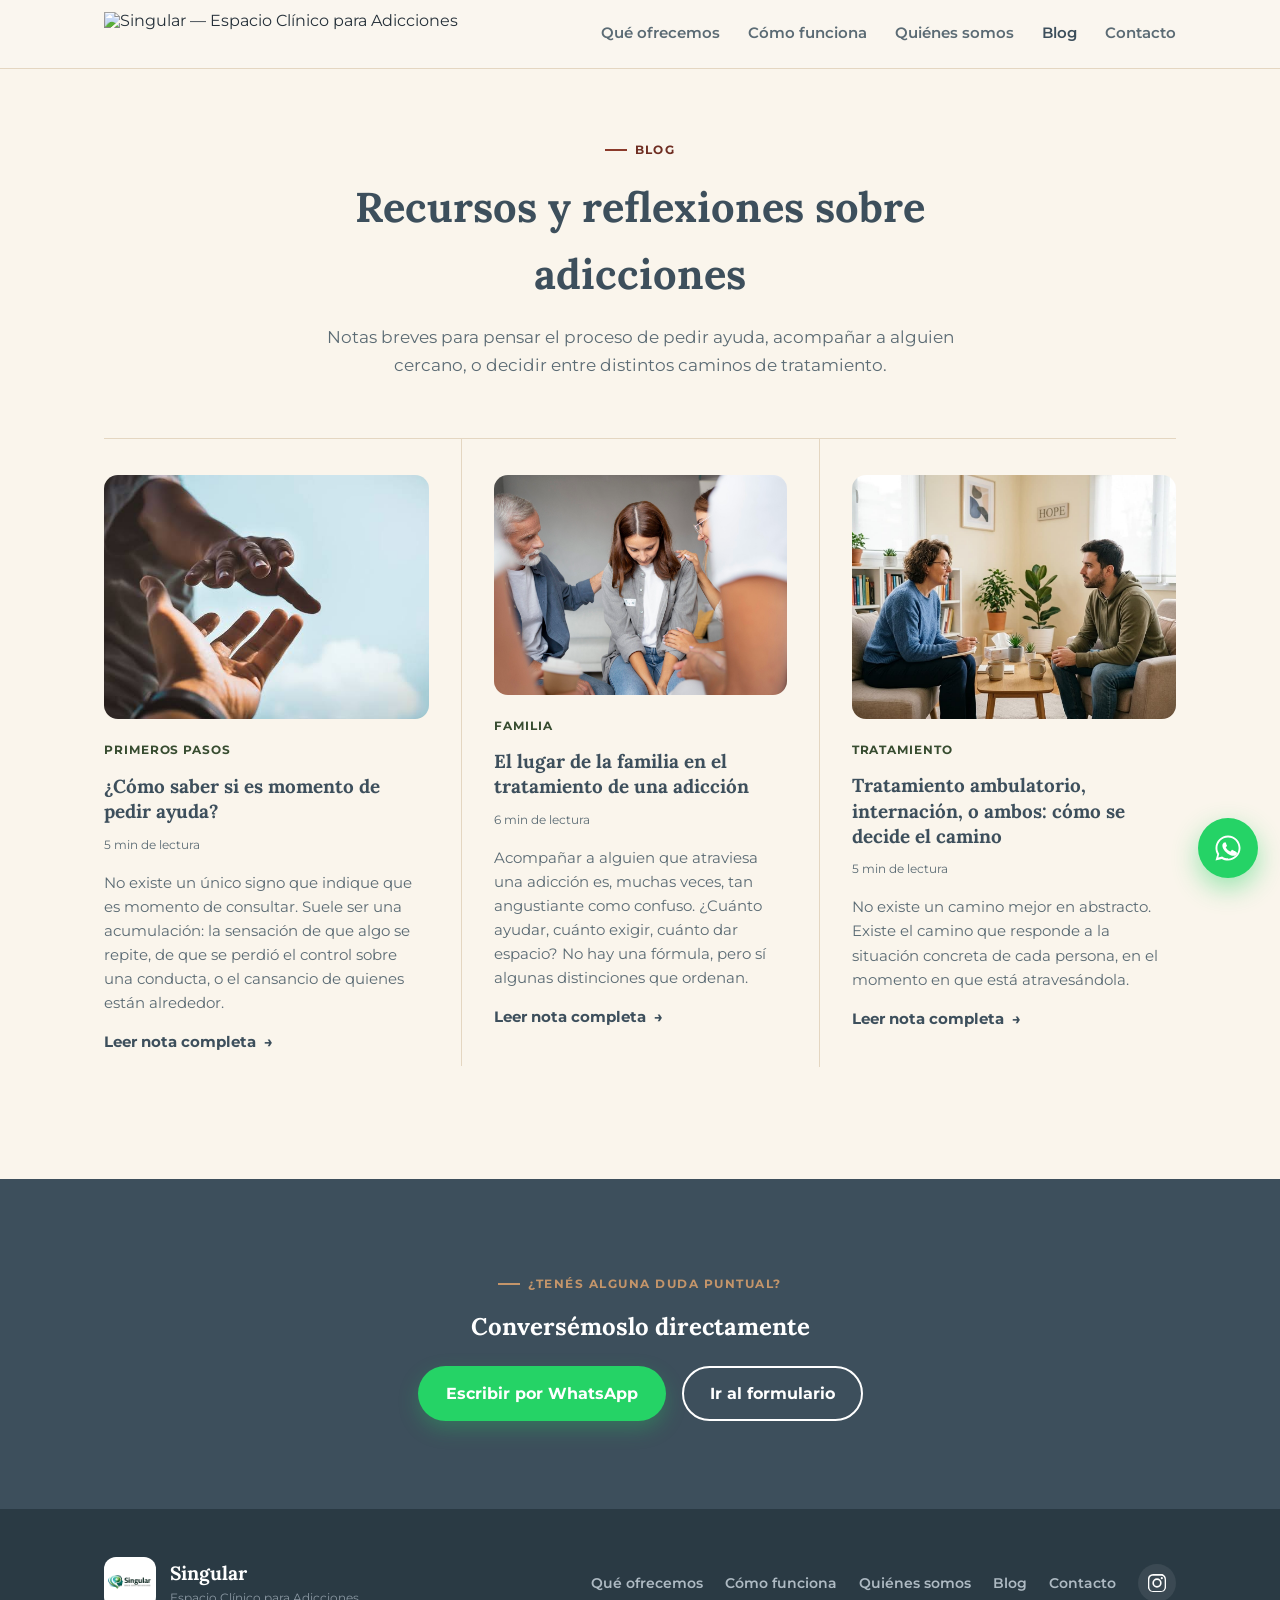
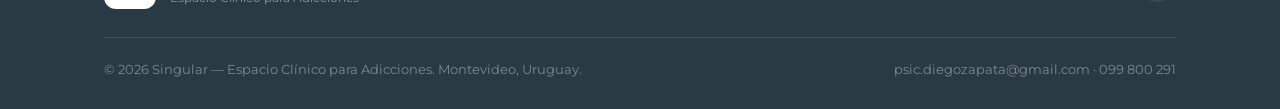
==== commit 9e39d305: "Add files via upload" ====
--- a/blog.html
+++ b/blog.html
@@ -7,7 +7,7 @@
 <meta name="description" content="Artículos y reflexiones sobre el tratamiento de adicciones: cómo pedir ayuda, el rol de la familia y cuándo elegir tratamiento ambulatorio o internación.">
 <link rel="preconnect" href="https://fonts.googleapis.com">
 <link rel="preconnect" href="https://fonts.gstatic.com" crossorigin>
-<link href="https://fonts.googleapis.com/css2?family=Lora:ital,wght@0,500;0,600;0,700;1,500&family=Outfit:wght@400;500;600;700;800&display=swap" rel="stylesheet">
+<link href="https://fonts.googleapis.com/css2?family=Lora:ital,wght@0,500;0,600;0,700;1,500&family=Montserrat:wght@400;500;600;700;800&display=swap" rel="stylesheet">
 <link rel="stylesheet" href="styles.css">
 </head>
 <body>
@@ -15,20 +15,16 @@
 <header>
   <nav>
     <a class="brand" href="index.html">
-      <span class="brand-name">Singular</span>
-      <span class="brand-tag">Espacio Clínico para Adicciones</span>
+      <img src="logo-nav.png" alt="Singular — Espacio Clínico para Adicciones">
     </a>
-    <div class="nav-links">
-      <a href="index.html#que-ofrece">Qué ofrecemos</a>
-      <a href="index.html#como-funciona">Cómo funciona</a>
-      <a href="equipo.html">Equipo</a>
-      <a href="blog.html" class="active">Blog</a>
-      <a href="index.html#contacto">Contacto</a>
-    </div>
-    <div class="nav-cta">
-      <a class="btn btn-whatsapp" href="https://wa.me/59899800291?text=Hola%2C%20me%20gustar%C3%ADa%20recibir%20informaci%C3%B3n%20sobre%20el%20tratamiento." target="_blank" rel="noopener" style="padding:11px 20px;font-size:.88rem;">
-        WhatsApp
-      </a>
+    <div class="nav-right">
+      <div class="nav-links">
+        <a href="index.html#que-ofrece">Qué ofrecemos</a>
+        <a href="index.html#como-funciona">Cómo funciona</a>
+        <a href="quienes-somos.html">Quiénes somos</a>
+        <a href="blog.html" class="active">Blog</a>
+        <a href="index.html#contacto">Contacto</a>
+      </div>
       <button class="burger" onclick="document.getElementById('mobileMenu').classList.add('open')" aria-label="Abrir menú">☰</button>
     </div>
   </nav>
@@ -41,7 +37,7 @@
   </div>
   <a href="index.html#que-ofrece">Qué ofrecemos</a>
   <a href="index.html#como-funciona">Cómo funciona</a>
-  <a href="equipo.html">Equipo</a>
+  <a href="quienes-somos.html">Quiénes somos</a>
   <a href="blog.html">Blog</a>
   <a href="index.html#contacto">Contacto</a>
   <a class="btn btn-whatsapp" style="margin-top:10px;" href="https://wa.me/59899800291?text=Hola%2C%20me%20gustar%C3%ADa%20recibir%20informaci%C3%B3n%20sobre%20el%20tratamiento." target="_blank" rel="noopener">Escribir por WhatsApp</a>
@@ -63,7 +59,7 @@
     <div class="blog-grid">
 
       <article class="blog-card">
-        <div class="blog-cover c1">💬</div>
+        <img class="blog-cover-img" src="pedir-ayuda.jpg" alt="Dos personas ayudándose, una tendiendo la mano a la otra">
         <div class="blog-body">
           <span class="blog-tag">Primeros pasos</span>
           <h2 class="blog-title">¿Cómo saber si es momento de pedir ayuda?</h2>
@@ -86,7 +82,7 @@
       </article>
 
       <article class="blog-card">
-        <div class="blog-cover c2">🏠</div>
+        <img class="blog-cover-img" src="familia-adicciones.jpg" alt="Familia acompañando a una persona en un espacio grupal">
         <div class="blog-body">
           <span class="blog-tag">Familia</span>
           <h2 class="blog-title">El lugar de la familia en el tratamiento de una adicción</h2>
@@ -109,7 +105,7 @@
       </article>
 
       <article class="blog-card">
-        <div class="blog-cover c3">🧭</div>
+        <img class="blog-cover-img" src="tratamiento-ambulatorio.jpg" alt="Sesión de terapia individual en un espacio ambulatorio">
         <div class="blog-body">
           <span class="blog-tag">Tratamiento</span>
           <h2 class="blog-title">Tratamiento ambulatorio, internación, o ambos: cómo se decide el camino</h2>
@@ -164,7 +160,7 @@
       <div class="footer-links">
         <a href="index.html#que-ofrece">Qué ofrecemos</a>
         <a href="index.html#como-funciona">Cómo funciona</a>
-        <a href="equipo.html">Equipo</a>
+        <a href="quienes-somos.html">Quiénes somos</a>
         <a href="blog.html">Blog</a>
         <a href="index.html#contacto">Contacto</a>
         <a class="footer-social" href="https://www.instagram.com/psic.diegozapata/" target="_blank" rel="noopener" aria-label="Instagram">
--- a/styles.css
+++ b/styles.css
@@ -19,7 +19,7 @@
 *{box-sizing:border-box;margin:0;padding:0;}
 html{scroll-behavior:smooth;}
 body{
-  font-family:'Outfit',sans-serif;
+  font-family:'Montserrat',sans-serif;
   color:var(--ink);
   background:var(--cream-soft);
   line-height:1.6;
@@ -59,56 +59,46 @@
 }
 nav{
   display:flex;align-items:center;justify-content:space-between;
-  padding:16px 24px;max-width:1120px;margin:0 auto;
-}
-.brand{display:flex;flex-direction:column;line-height:1.1;}
+  padding:12px 24px;max-width:1120px;margin:0 auto;
+}
+.brand{display:flex;align-items:center;line-height:1.1;}
+.brand img{height:44px;width:auto;display:block;}
 .brand-name{font-family:'Lora',serif;font-weight:700;font-size:1.5rem;color:var(--navy);letter-spacing:.01em;}
 .brand-tag{font-size:.62rem;font-weight:700;letter-spacing:.14em;color:var(--terracota-dark);text-transform:uppercase;}
+.nav-right{display:flex;align-items:center;gap:28px;}
 .nav-links{display:flex;align-items:center;gap:28px;font-size:.92rem;font-weight:600;color:var(--ink-soft);}
 .nav-links a:hover, .nav-links a.active{color:var(--navy);}
-.nav-cta{display:flex;align-items:center;gap:12px;}
 .burger{display:none;background:none;border:none;font-size:1.6rem;color:var(--navy);cursor:pointer;}
 @media(max-width:860px){
   .nav-links{display:none;}
   .burger{display:block;}
 }
 
-/* HERO */
-.hero{padding:64px 0 80px;position:relative;overflow:hidden;}
-.hero .wrap{display:grid;grid-template-columns:1fr 1fr;gap:48px;align-items:center;}
+/* HERO (imagen de fondo, texto superpuesto) */
+.hero{position:relative;min-height:88vh;display:flex;align-items:center;overflow:hidden;padding:150px 0 90px;}
+.hero-bg{position:absolute;inset:0;z-index:0;}
+.hero-bg img{width:100%;height:100%;object-fit:cover;object-position:center 42%;}
+.hero-bg::after{
+  content:"";position:absolute;inset:0;
+  background:linear-gradient(100deg, rgba(24,33,39,.93) 0%, rgba(24,33,39,.74) 40%, rgba(24,33,39,.32) 70%, rgba(24,33,39,.08) 100%);
+}
+.hero .wrap{position:relative;z-index:1;}
+.hero-content{max-width:600px;}
+.hero .eyebrow{color:var(--ocre);}
+.hero .eyebrow::before{background:var(--ocre);}
 .quote{
   font-family:'Lora',serif;font-style:italic;font-weight:500;
-  font-size:clamp(1.5rem,3vw,2.15rem);color:var(--navy);
-  line-height:1.42;margin-bottom:24px;
-}
-.quote span{color:var(--terracota-dark);font-style:normal;}
-.hero-sub{font-size:1.08rem;color:var(--ink-soft);max-width:520px;margin-bottom:34px;}
+  font-size:clamp(1.7rem,3.6vw,2.5rem);color:#fff;
+  line-height:1.4;margin-bottom:24px;
+}
+.quote span{color:var(--ocre);font-style:normal;}
+.hero-sub{font-size:1.08rem;color:rgba(255,255,255,.85);max-width:500px;margin-bottom:34px;}
 .hero-ctas{display:flex;gap:16px;flex-wrap:wrap;}
-.hero-photo-wrap{position:relative;display:flex;justify-content:center;}
-.hero-photo{
-  width:100%;max-width:540px;aspect-ratio:3/2;border-radius:24px;object-fit:cover;
-  box-shadow:0 30px 60px -20px rgba(61,79,92,.35);
-  border:6px solid #fff;
-}
-.hero-blob{
-  position:absolute;inset:0;z-index:-1;
-  background:radial-gradient(circle at 30% 20%, rgba(74,103,65,.2), transparent 60%),
-             radial-gradient(circle at 80% 80%, rgba(139,58,42,.15), transparent 55%);
-  filter:blur(10px);
-}
-.hero-badge{
-  position:absolute;bottom:-18px;left:50%;transform:translateX(-50%);
-  background:#fff;border-radius:100px;padding:10px 20px;
-  box-shadow:0 12px 28px -8px rgba(0,0,0,.18);
-  display:flex;align-items:center;gap:10px;font-size:.85rem;font-weight:700;color:var(--navy);
-  white-space:nowrap;
-}
-.hero-badge .dot{width:9px;height:9px;border-radius:50%;background:var(--teal);}
+.hero .btn-outline{color:#fff;border-color:rgba(255,255,255,.7);}
+.hero .btn-outline:hover{background:#fff;color:var(--navy);border-color:#fff;}
 @media(max-width:860px){
-  .hero .wrap{grid-template-columns:1fr;text-align:center;}
-  .hero-sub{margin-left:auto;margin-right:auto;}
-  .hero-ctas{justify-content:center;}
-  .hero-photo-wrap{order:-1;margin-bottom:12px;}
+  .hero{min-height:auto;padding:110px 0 64px;}
+  .hero-content{max-width:100%;}
 }
 
 /* PAGE HERO (Equipo / Blog) */
@@ -122,45 +112,32 @@
 .section-head.center{margin-left:auto;margin-right:auto;text-align:center;}
 .section-head h2{font-size:clamp(1.6rem,2.6vw,2.1rem);font-weight:700;}
 
-/* WHY US */
-.why-grid{display:grid;grid-template-columns:repeat(3,1fr);gap:24px;}
-.why-card{background:#fff;border:1px solid var(--line);border-radius:var(--radius);padding:30px 26px;}
-.why-icon{
-  width:46px;height:46px;border-radius:14px;background:var(--cream);
-  display:flex;align-items:center;justify-content:center;font-size:1.4rem;margin-bottom:16px;
-}
-.why-card h3{font-size:1.05rem;margin-bottom:8px;}
-.why-card p{color:var(--ink-soft);font-size:.92rem;}
-@media(max-width:860px){.why-grid{grid-template-columns:1fr 1fr;}}
-@media(max-width:560px){.why-grid{grid-template-columns:1fr;}}
-
-/* OFFER */
+/* WHY US — lista editorial, sin tarjetas */
+.why-list{display:grid;grid-template-columns:1fr 1fr;column-gap:56px;border-top:1px solid var(--line);}
+.why-item{display:flex;gap:16px;padding:26px 0;border-bottom:1px solid var(--line);}
+.why-item .ico{color:var(--terracota);flex-shrink:0;margin-top:2px;}
+.why-item .ico svg{width:24px;height:24px;display:block;}
+.why-item h3{font-size:1.02rem;margin-bottom:6px;}
+.why-item p{color:var(--ink-soft);font-size:.92rem;}
+@media(max-width:860px){.why-list{grid-template-columns:1fr;}}
+
+/* OFFER — cita editorial, sin caja */
 .offer-card{
-  background:var(--cream);border:1px solid var(--line);border-radius:var(--radius);
-  padding:40px;font-size:1.08rem;color:var(--navy);
-}
-
-/* AUDIENCE */
-.audience-box{
-  border:2px solid var(--terracota);border-radius:var(--radius);
-  padding:36px 40px;background:#fff;
-}
-.audience-box h3{font-size:1.3rem;margin-bottom:10px;}
+  font-family:'Lora',serif;font-style:italic;font-weight:500;
+  font-size:clamp(1.2rem,2vw,1.5rem);color:var(--navy);line-height:1.55;
+  max-width:820px;border-left:4px solid var(--terracota);padding-left:28px;
+}
+
+/* AUDIENCE — acento lateral, sin caja */
+.audience-box{border-left:4px solid var(--ocre);padding-left:28px;}
+.audience-box h3{font-size:1.25rem;margin-bottom:10px;}
 .audience-box p{color:var(--ink-soft);}
 
-/* HOW IT WORKS */
-.steps{display:grid;grid-template-columns:repeat(3,1fr);gap:20px;}
-.step{
-  background:#fff;border:1px solid var(--line);border-radius:var(--radius);
-  padding:28px 26px;
-}
-.step .check{
-  width:38px;height:38px;border-radius:50%;background:var(--teal);color:#fff;
-  display:flex;align-items:center;justify-content:center;font-weight:700;margin-bottom:16px;font-size:1.1rem;
-}
-.step p{font-weight:600;color:var(--navy);font-size:.98rem;}
-@media(max-width:860px){.steps{grid-template-columns:1fr 1fr;}}
-@media(max-width:560px){.steps{grid-template-columns:1fr;}}
+/* HOW IT WORKS — lista numerada */
+.process-list{border-top:1px solid var(--line);}
+.process-item{display:flex;gap:24px;align-items:flex-start;padding:24px 0;border-bottom:1px solid var(--line);}
+.process-num{font-family:'Lora',serif;font-weight:700;font-size:1.4rem;color:var(--terracota);min-width:36px;}
+.process-item p{font-weight:600;color:var(--navy);font-size:1rem;padding-top:2px;}
 
 /* COMPLEMENTARY */
 .comp-section{background:var(--navy);color:#fff;}
@@ -168,29 +145,11 @@
 .comp-section .eyebrow::before{background:var(--ocre);}
 .comp-section h2{color:#fff;}
 .comp-section p{color:#cfd8e0;font-size:1.05rem;max-width:760px;}
-.comp-timeline{display:flex;gap:18px;margin-top:36px;flex-wrap:wrap;}
-.comp-pill{
-  flex:1;min-width:160px;background:rgba(255,255,255,.07);border:1px solid rgba(255,255,255,.15);
-  border-radius:14px;padding:20px;text-align:center;font-weight:700;font-size:.92rem;
-}
-
-/* ABOUT */
-.about{display:grid;grid-template-columns:.85fr 1.15fr;gap:56px;align-items:center;}
-.about-photo{
-  border-radius:24px;object-fit:cover;width:100%;aspect-ratio:4/5;
-  box-shadow:0 24px 50px -18px rgba(61,79,92,.3);
-}
-.about-name{font-size:1.7rem;font-weight:700;margin-bottom:4px;}
-.about-role{color:var(--terracota-dark);font-weight:700;font-size:.95rem;text-transform:uppercase;letter-spacing:.06em;margin-bottom:22px;}
-.stat-row{display:flex;gap:28px;margin-bottom:26px;flex-wrap:wrap;}
-.stat{}
-.stat b{display:block;font-family:'Lora',serif;font-size:2rem;color:var(--teal-dark);}
-.stat span{font-size:.85rem;color:var(--ink-soft);font-weight:600;}
-.cred-list{list-style:none;display:flex;flex-direction:column;gap:12px;margin-bottom:10px;}
-.cred-list li{display:flex;gap:12px;font-size:.98rem;color:var(--ink-soft);}
-.cred-list li::before{content:"—";color:var(--terracota);font-weight:700;flex-shrink:0;}
-.cred-list b{color:var(--navy);}
-@media(max-width:860px){.about{grid-template-columns:1fr;}.about-photo{max-width:320px;margin:0 auto 8px;}}
+.comp-timeline{
+  display:flex;align-items:center;flex-wrap:wrap;gap:14px;margin-top:36px;
+  font-weight:700;font-size:1.02rem;color:#fff;
+}
+.comp-timeline .arrow{color:var(--ocre);}
 
 /* TEAM */
 .team-grid{display:grid;grid-template-columns:repeat(3,1fr);gap:28px;}
@@ -212,28 +171,32 @@
 .team-name{font-size:1.2rem;font-weight:700;color:var(--navy);margin-bottom:2px;}
 .team-role{color:var(--terracota-dark);font-weight:700;font-size:.8rem;text-transform:uppercase;letter-spacing:.06em;margin-bottom:14px;}
 .team-bio{color:var(--ink-soft);font-size:.94rem;margin-bottom:14px;}
+.team-social{
+  width:34px;height:34px;border-radius:50%;background:var(--cream);
+  display:flex;align-items:center;justify-content:center;margin-top:4px;
+  color:var(--navy);transition:background .15s ease,color .15s ease;
+}
+.team-social:hover{background:var(--navy);color:#fff;}
+.team-social svg{width:17px;height:17px;}
 .placeholder-note{
   font-size:.74rem;font-weight:700;color:var(--teal-dark);background:#EAF0E3;
   border-radius:100px;padding:5px 12px;text-transform:uppercase;letter-spacing:.04em;
 }
 @media(max-width:860px){.team-grid{grid-template-columns:1fr;max-width:380px;margin:0 auto;}}
 
-/* BLOG */
-.blog-grid{display:grid;grid-template-columns:repeat(3,1fr);gap:28px;align-items:start;}
+/* BLOG — sin portadas ni tarjetas, divisores editoriales */
+.blog-grid{display:grid;grid-template-columns:repeat(3,1fr);gap:0;align-items:start;border-top:1px solid var(--line);}
 .blog-card{
-  background:#fff;border:1px solid var(--line);border-radius:var(--radius);
-  overflow:hidden;display:flex;flex-direction:column;
-}
-.blog-cover{
-  height:150px;display:flex;align-items:center;justify-content:center;font-size:2.4rem;
-}
-.blog-cover.c1{background:linear-gradient(135deg,#4A6741,#2A3A44);}
-.blog-cover.c2{background:linear-gradient(135deg,#8B3A2A,#3D4F5C);}
-.blog-cover.c3{background:linear-gradient(135deg,#C4956A,#4A6741);}
-.blog-body{padding:26px 26px 30px;display:flex;flex-direction:column;flex:1;}
+  background:none;padding:36px 32px;display:flex;flex-direction:column;
+}
+.blog-card:first-child{padding-left:0;}
+.blog-card:last-child{padding-right:0;}
+.blog-card + .blog-card{border-left:1px solid var(--line);}
+.blog-cover-img{width:100%;aspect-ratio:4/3;object-fit:cover;border-radius:14px;margin-bottom:22px;}
+.blog-body{display:flex;flex-direction:column;flex:1;}
 .blog-tag{
-  align-self:flex-start;font-size:.72rem;font-weight:700;text-transform:uppercase;letter-spacing:.06em;
-  color:var(--teal-dark);background:#EAF0E3;padding:5px 12px;border-radius:100px;margin-bottom:14px;
+  align-self:flex-start;font-size:.72rem;font-weight:700;text-transform:uppercase;letter-spacing:.08em;
+  color:var(--teal-dark);margin-bottom:14px;
 }
 .blog-title{font-size:1.18rem;font-weight:700;color:var(--navy);margin-bottom:10px;line-height:1.35;}
 .blog-excerpt{color:var(--ink-soft);font-size:.94rem;margin-bottom:16px;}
@@ -249,19 +212,24 @@
 .blog-full{margin-top:16px;padding-top:16px;border-top:1px solid var(--line);color:var(--ink-soft);font-size:.94rem;}
 .blog-full p{margin-bottom:14px;}
 .blog-full h4{font-family:'Lora',serif;color:var(--navy);font-size:1rem;margin-bottom:8px;}
-@media(max-width:860px){.blog-grid{grid-template-columns:1fr;max-width:480px;margin:0 auto;}}
-
-/* REFLECT (tono de redes) */
-.reflect-grid{display:grid;grid-template-columns:repeat(3,1fr);gap:24px;}
-.reflect-card{border-radius:var(--radius);padding:36px 32px;display:flex;flex-direction:column;gap:16px;}
+@media(max-width:860px){
+  .blog-grid{grid-template-columns:1fr;border-top:none;}
+  .blog-card{padding:32px 0;border-left:none !important;}
+  .blog-card:first-child{padding-top:0;}
+  .blog-card + .blog-card{border-top:1px solid var(--line);border-left:none;}
+}
+
+/* REFLECT (tono de redes) — banda continua, sin tarjetas sueltas */
+.reflect-grid{display:grid;grid-template-columns:repeat(3,1fr);gap:0;}
+.reflect-card{padding:44px 38px;display:flex;flex-direction:column;gap:16px;}
 .reflect-card.dark{background:var(--navy);color:#fff;}
 .reflect-card.light{background:var(--cream);color:var(--navy);}
-.reflect-card h3{font-family:'Lora',serif;font-style:italic;font-weight:600;font-size:1.25rem;line-height:1.4;}
+.reflect-card h3{font-family:'Lora',serif;font-style:italic;font-weight:600;font-size:1.2rem;line-height:1.4;}
 .reflect-card.dark h3{color:#fff;}
 .reflect-card p{font-size:.92rem;line-height:1.6;}
 .reflect-card.dark p{color:#cfd8e0;}
 .reflect-card.light p{color:var(--ink-soft);}
-@media(max-width:860px){.reflect-grid{grid-template-columns:1fr;max-width:480px;margin:0 auto;}}
+@media(max-width:860px){.reflect-grid{grid-template-columns:1fr;}}
 
 /* CONTACT */
 .contact-section{background:var(--cream);}
@@ -275,8 +243,9 @@
 .info-line{display:flex;align-items:center;gap:14px;font-size:.98rem;}
 .info-line .ic{
   width:40px;height:40px;border-radius:12px;background:rgba(255,255,255,.1);
-  display:flex;align-items:center;justify-content:center;flex-shrink:0;font-size:1.1rem;
-}
+  display:flex;align-items:center;justify-content:center;flex-shrink:0;color:#fff;
+}
+.info-line .ic svg{width:18px;height:18px;display:block;}
 .info-line a:hover{text-decoration:underline;}
 .contact-form{
   background:#fff;border-radius:var(--radius);padding:38px;border:1px solid var(--line);
@@ -338,5 +307,5 @@
 
 @media(max-width:640px){
   section{padding:60px 0;}
-  .hero{padding:44px 0 56px;}
-}
+  .hero{padding:96px 0 56px;}
+}
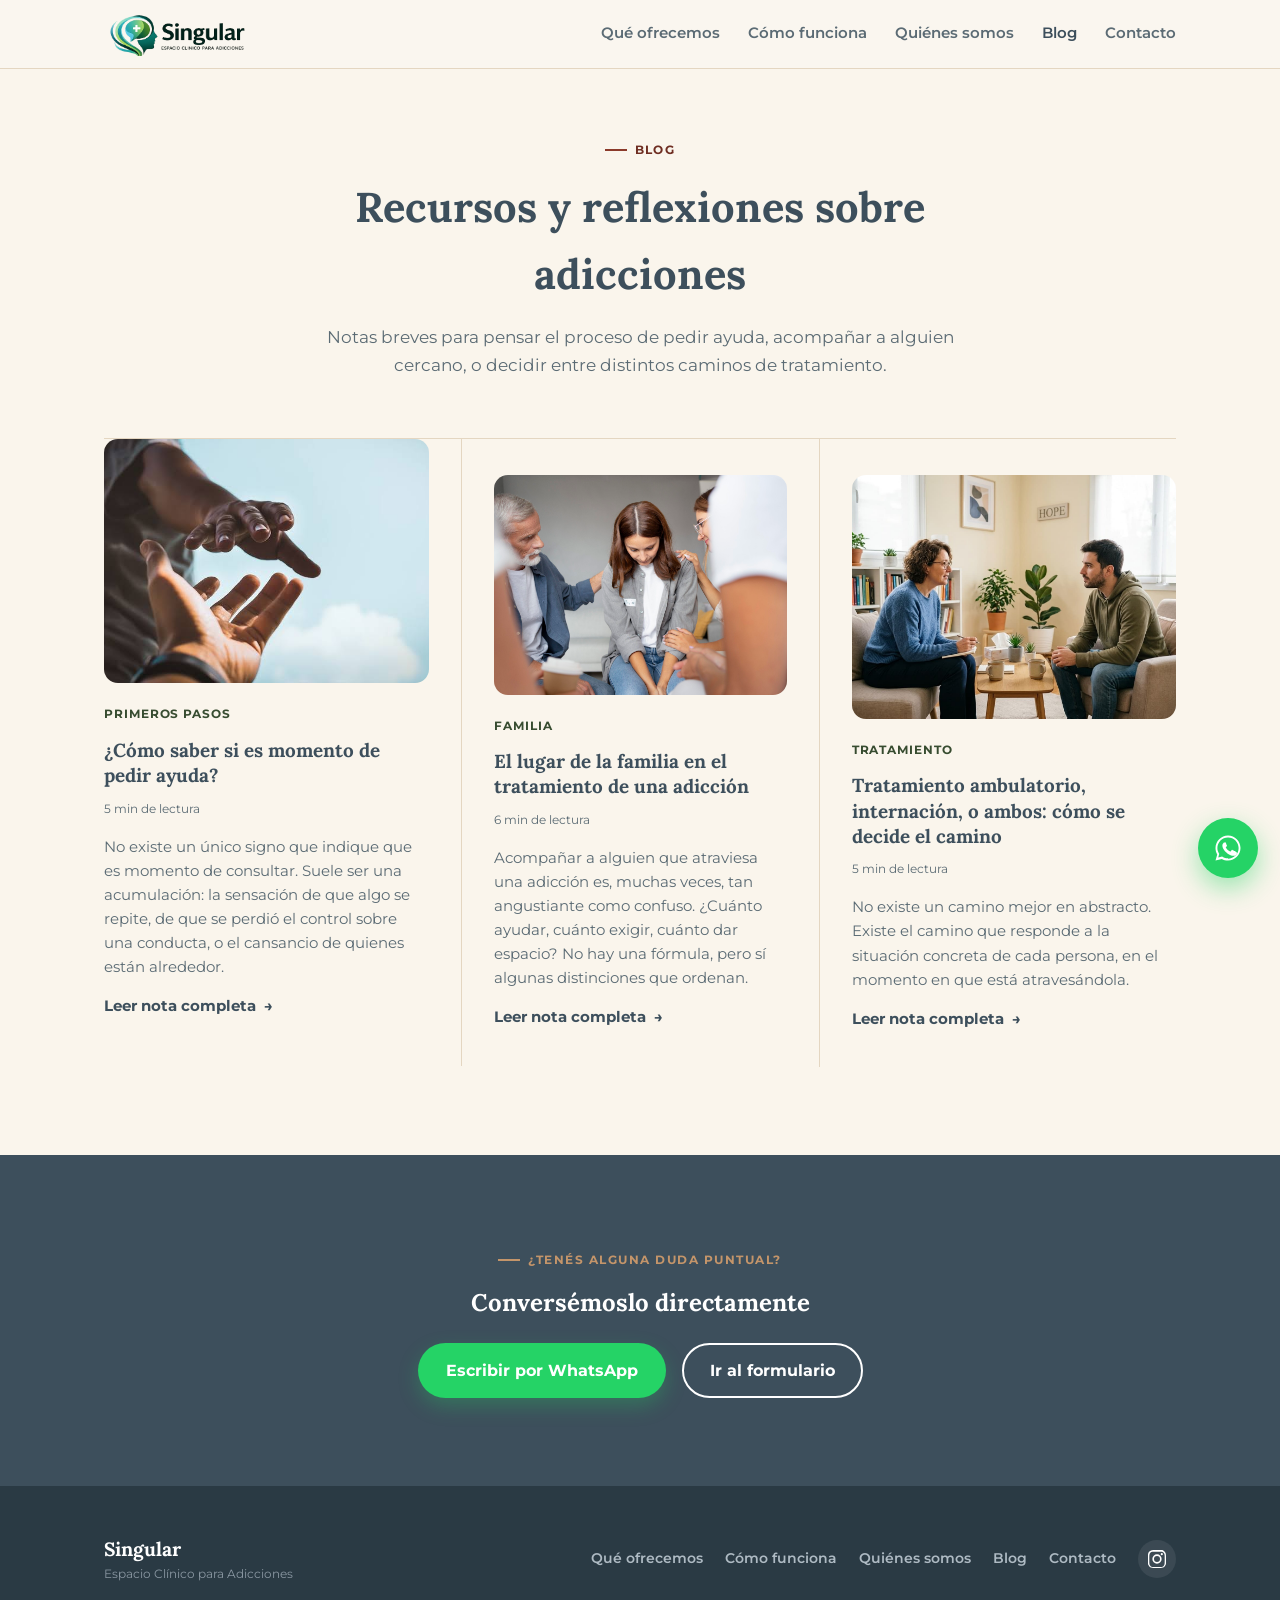
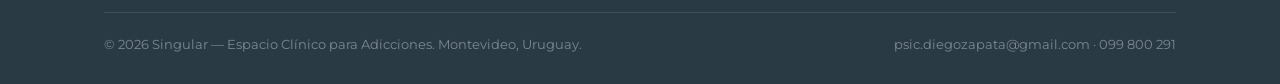
==== commit 9b76ac85: "Add files via upload" ====
--- a/blog.html
+++ b/blog.html
@@ -151,7 +151,6 @@
   <div class="wrap">
     <div class="footer-top">
       <div class="footer-brand">
-        <img class="footer-logo" src="espacio singular logo.png" alt="Logo Singular">
         <div>
           <div class="footer-brand-name">Singular</div>
           <div style="font-size:.78rem;color:#8a97a2;">Espacio Clínico para Adicciones</div>
--- a/styles.css
+++ b/styles.css
@@ -29,7 +29,11 @@
 a{color:inherit;text-decoration:none;}
 h1,h2,h3{font-family:'Lora',serif;color:var(--navy);}
 .wrap{max-width:1120px;margin:0 auto;padding:0 24px;}
-section{padding:88px 0;}
+
+/* Mobile-first: base = phone. min-width:641px = tablet. min-width:861px = desktop. */
+section{padding:60px 0;}
+@media(min-width:641px){section{padding:88px 0;}}
+
 .eyebrow{
   display:inline-flex;align-items:center;gap:8px;
   font-size:.78rem;font-weight:700;letter-spacing:.12em;text-transform:uppercase;
@@ -51,7 +55,7 @@
 .btn-navy:hover{background:var(--navy-dark);}
 .btn-block{width:100%;}
 
-/* NAV */
+/* NAV — base: menú hamburguesa (mobile/tablet). Desktop: menú completo. */
 header{
   position:sticky;top:0;z-index:50;
   background:rgba(250,246,239,.92);backdrop-filter:blur(10px);
@@ -66,24 +70,24 @@
 .brand-name{font-family:'Lora',serif;font-weight:700;font-size:1.5rem;color:var(--navy);letter-spacing:.01em;}
 .brand-tag{font-size:.62rem;font-weight:700;letter-spacing:.14em;color:var(--terracota-dark);text-transform:uppercase;}
 .nav-right{display:flex;align-items:center;gap:28px;}
-.nav-links{display:flex;align-items:center;gap:28px;font-size:.92rem;font-weight:600;color:var(--ink-soft);}
+.nav-links{display:none;align-items:center;gap:28px;font-size:.92rem;font-weight:600;color:var(--ink-soft);}
 .nav-links a:hover, .nav-links a.active{color:var(--navy);}
-.burger{display:none;background:none;border:none;font-size:1.6rem;color:var(--navy);cursor:pointer;}
-@media(max-width:860px){
-  .nav-links{display:none;}
-  .burger{display:block;}
-}
-
-/* HERO (imagen de fondo, texto superpuesto) */
-.hero{position:relative;min-height:88vh;display:flex;align-items:center;overflow:hidden;padding:150px 0 90px;}
+.burger{display:block;background:none;border:none;font-size:1.6rem;color:var(--navy);cursor:pointer;}
+@media(min-width:861px){
+  .nav-links{display:flex;}
+  .burger{display:none;}
+}
+
+/* HERO (imagen de fondo, texto superpuesto) — base: mobile compacto y centrado */
+.hero{position:relative;min-height:auto;display:flex;align-items:center;overflow:hidden;padding:96px 0 56px;}
 .hero-bg{position:absolute;inset:0;z-index:0;}
 .hero-bg img{width:100%;height:100%;object-fit:cover;object-position:center 42%;}
 .hero-bg::after{
   content:"";position:absolute;inset:0;
-  background:linear-gradient(100deg, rgba(24,33,39,.93) 0%, rgba(24,33,39,.74) 40%, rgba(24,33,39,.32) 70%, rgba(24,33,39,.08) 100%);
-}
-.hero .wrap{position:relative;z-index:1;}
-.hero-content{max-width:600px;}
+  background:linear-gradient(180deg, rgba(24,33,39,.55) 0%, rgba(24,33,39,.62) 60%, rgba(24,33,39,.7) 100%);
+}
+.hero .wrap{position:relative;z-index:1;display:flex;justify-content:center;}
+.hero-content{max-width:100%;text-align:center;}
 .hero .eyebrow{color:var(--ocre);}
 .hero .eyebrow::before{background:var(--ocre);}
 .quote{
@@ -92,16 +96,19 @@
   line-height:1.4;margin-bottom:24px;
 }
 .quote span{color:var(--ocre);font-style:normal;}
-.hero-sub{font-size:1.08rem;color:rgba(255,255,255,.85);max-width:500px;margin-bottom:34px;}
-.hero-ctas{display:flex;gap:16px;flex-wrap:wrap;}
+.hero-sub{font-size:1.08rem;color:rgba(255,255,255,.85);max-width:520px;margin:0 auto 34px;}
+.hero-ctas{display:flex;gap:16px;flex-wrap:wrap;justify-content:center;}
 .hero .btn-outline{color:#fff;border-color:rgba(255,255,255,.7);}
 .hero .btn-outline:hover{background:#fff;color:var(--navy);border-color:#fff;}
-@media(max-width:860px){
-  .hero{min-height:auto;padding:110px 0 64px;}
-  .hero-content{max-width:100%;}
-}
-
-/* PAGE HERO (Equipo / Blog) */
+@media(min-width:641px){
+  .hero{padding:110px 0 64px;}
+}
+@media(min-width:861px){
+  .hero{min-height:88vh;padding:150px 0 90px;}
+  .hero-content{max-width:680px;}
+}
+
+/* PAGE HERO (Quiénes somos / Blog) */
 .page-hero{padding:64px 0 60px;text-align:center;position:relative;overflow:hidden;}
 .page-hero .wrap{max-width:720px;}
 .page-hero h1{font-size:clamp(2rem,4vw,2.6rem);margin-bottom:16px;}
@@ -112,14 +119,16 @@
 .section-head.center{margin-left:auto;margin-right:auto;text-align:center;}
 .section-head h2{font-size:clamp(1.6rem,2.6vw,2.1rem);font-weight:700;}
 
-/* WHY US — lista editorial, sin tarjetas */
-.why-list{display:grid;grid-template-columns:1fr 1fr;column-gap:56px;border-top:1px solid var(--line);}
+/* WHY US — lista editorial, sin tarjetas. Base: una columna. Desktop: dos. */
+.why-list{display:grid;grid-template-columns:1fr;border-top:1px solid var(--line);}
 .why-item{display:flex;gap:16px;padding:26px 0;border-bottom:1px solid var(--line);}
 .why-item .ico{color:var(--terracota);flex-shrink:0;margin-top:2px;}
 .why-item .ico svg{width:24px;height:24px;display:block;}
 .why-item h3{font-size:1.02rem;margin-bottom:6px;}
 .why-item p{color:var(--ink-soft);font-size:.92rem;}
-@media(max-width:860px){.why-list{grid-template-columns:1fr;}}
+@media(min-width:861px){
+  .why-list{grid-template-columns:1fr 1fr;column-gap:56px;}
+}
 
 /* OFFER — cita editorial, sin caja */
 .offer-card{
@@ -151,8 +160,8 @@
 }
 .comp-timeline .arrow{color:var(--ocre);}
 
-/* TEAM */
-.team-grid{display:grid;grid-template-columns:repeat(3,1fr);gap:28px;}
+/* TEAM — base: una columna centrada. Desktop: tres columnas. */
+.team-grid{display:grid;grid-template-columns:1fr;gap:28px;max-width:380px;margin:0 auto;}
 .team-card{
   background:#fff;border:1px solid var(--line);border-radius:var(--radius);
   padding:30px;text-align:center;display:flex;flex-direction:column;align-items:center;
@@ -182,16 +191,15 @@
   font-size:.74rem;font-weight:700;color:var(--teal-dark);background:#EAF0E3;
   border-radius:100px;padding:5px 12px;text-transform:uppercase;letter-spacing:.04em;
 }
-@media(max-width:860px){.team-grid{grid-template-columns:1fr;max-width:380px;margin:0 auto;}}
-
-/* BLOG — sin portadas ni tarjetas, divisores editoriales */
-.blog-grid{display:grid;grid-template-columns:repeat(3,1fr);gap:0;align-items:start;border-top:1px solid var(--line);}
-.blog-card{
-  background:none;padding:36px 32px;display:flex;flex-direction:column;
-}
-.blog-card:first-child{padding-left:0;}
-.blog-card:last-child{padding-right:0;}
-.blog-card + .blog-card{border-left:1px solid var(--line);}
+@media(min-width:861px){
+  .team-grid{grid-template-columns:repeat(3,1fr);max-width:none;margin:0;}
+}
+
+/* BLOG — sin portadas ni tarjetas, divisores editoriales. Base: apilado. Desktop: 3 columnas. */
+.blog-grid{display:grid;grid-template-columns:1fr;gap:0;align-items:start;}
+.blog-card{background:none;padding:32px 0;display:flex;flex-direction:column;}
+.blog-card:first-child{padding-top:0;}
+.blog-card + .blog-card{border-top:1px solid var(--line);}
 .blog-cover-img{width:100%;aspect-ratio:4/3;object-fit:cover;border-radius:14px;margin-bottom:22px;}
 .blog-body{display:flex;flex-direction:column;flex:1;}
 .blog-tag{
@@ -212,15 +220,16 @@
 .blog-full{margin-top:16px;padding-top:16px;border-top:1px solid var(--line);color:var(--ink-soft);font-size:.94rem;}
 .blog-full p{margin-bottom:14px;}
 .blog-full h4{font-family:'Lora',serif;color:var(--navy);font-size:1rem;margin-bottom:8px;}
-@media(max-width:860px){
-  .blog-grid{grid-template-columns:1fr;border-top:none;}
-  .blog-card{padding:32px 0;border-left:none !important;}
-  .blog-card:first-child{padding-top:0;}
-  .blog-card + .blog-card{border-top:1px solid var(--line);border-left:none;}
-}
-
-/* REFLECT (tono de redes) — banda continua, sin tarjetas sueltas */
-.reflect-grid{display:grid;grid-template-columns:repeat(3,1fr);gap:0;}
+@media(min-width:861px){
+  .blog-grid{grid-template-columns:repeat(3,1fr);border-top:1px solid var(--line);}
+  .blog-card{padding:36px 32px;}
+  .blog-card:first-child{padding-left:0;}
+  .blog-card:last-child{padding-right:0;}
+  .blog-card + .blog-card{border-top:none;border-left:1px solid var(--line);}
+}
+
+/* REFLECT (tono de redes) — banda continua. Base: apilada. Desktop: 3 columnas. */
+.reflect-grid{display:grid;grid-template-columns:1fr;gap:0;}
 .reflect-card{padding:44px 38px;display:flex;flex-direction:column;gap:16px;}
 .reflect-card.dark{background:var(--navy);color:#fff;}
 .reflect-card.light{background:var(--cream);color:var(--navy);}
@@ -229,11 +238,11 @@
 .reflect-card p{font-size:.92rem;line-height:1.6;}
 .reflect-card.dark p{color:#cfd8e0;}
 .reflect-card.light p{color:var(--ink-soft);}
-@media(max-width:860px){.reflect-grid{grid-template-columns:1fr;}}
-
-/* CONTACT */
+@media(min-width:861px){.reflect-grid{grid-template-columns:repeat(3,1fr);}}
+
+/* CONTACT — base: apilado. Desktop: dos columnas. */
 .contact-section{background:var(--cream);}
-.contact-grid{display:grid;grid-template-columns:.9fr 1.1fr;gap:48px;}
+.contact-grid{display:grid;grid-template-columns:1fr;gap:32px;}
 .contact-info-card{
   background:var(--navy);color:#fff;border-radius:var(--radius);padding:40px 34px;
   display:flex;flex-direction:column;gap:26px;
@@ -263,12 +272,14 @@
 .form-actions .btn{flex:1;min-width:180px;}
 .privacy-note{font-size:.78rem;color:var(--ink-soft);margin-top:14px;}
 .form-msg{font-size:.88rem;font-weight:600;margin-top:10px;display:none;}
+@media(min-width:861px){
+  .contact-grid{grid-template-columns:.9fr 1.1fr;gap:48px;}
+}
 
 /* FOOTER */
 footer{background:var(--navy-dark);color:#aebac3;padding:48px 0 28px;}
 .footer-top{display:flex;justify-content:space-between;align-items:center;gap:24px;flex-wrap:wrap;padding-bottom:28px;border-bottom:1px solid rgba(255,255,255,.1);margin-bottom:22px;}
 .footer-brand{display:flex;align-items:center;gap:14px;}
-.footer-logo{width:52px;height:52px;border-radius:12px;object-fit:cover;background:#fff;}
 .footer-brand-name{font-family:'Lora',serif;color:#fff;font-weight:700;font-size:1.2rem;}
 .footer-links{display:flex;gap:22px;font-size:.9rem;font-weight:600;flex-wrap:wrap;align-items:center;}
 .footer-links a:hover{color:#fff;}
@@ -304,8 +315,3 @@
 .mobile-menu a{color:#fff;font-size:1.2rem;font-weight:700;font-family:'Lora',serif;}
 .mobile-menu-top{display:flex;justify-content:space-between;align-items:center;}
 .mobile-menu-close{background:none;border:none;color:#fff;font-size:1.8rem;cursor:pointer;}
-
-@media(max-width:640px){
-  section{padding:60px 0;}
-  .hero{padding:96px 0 56px;}
-}
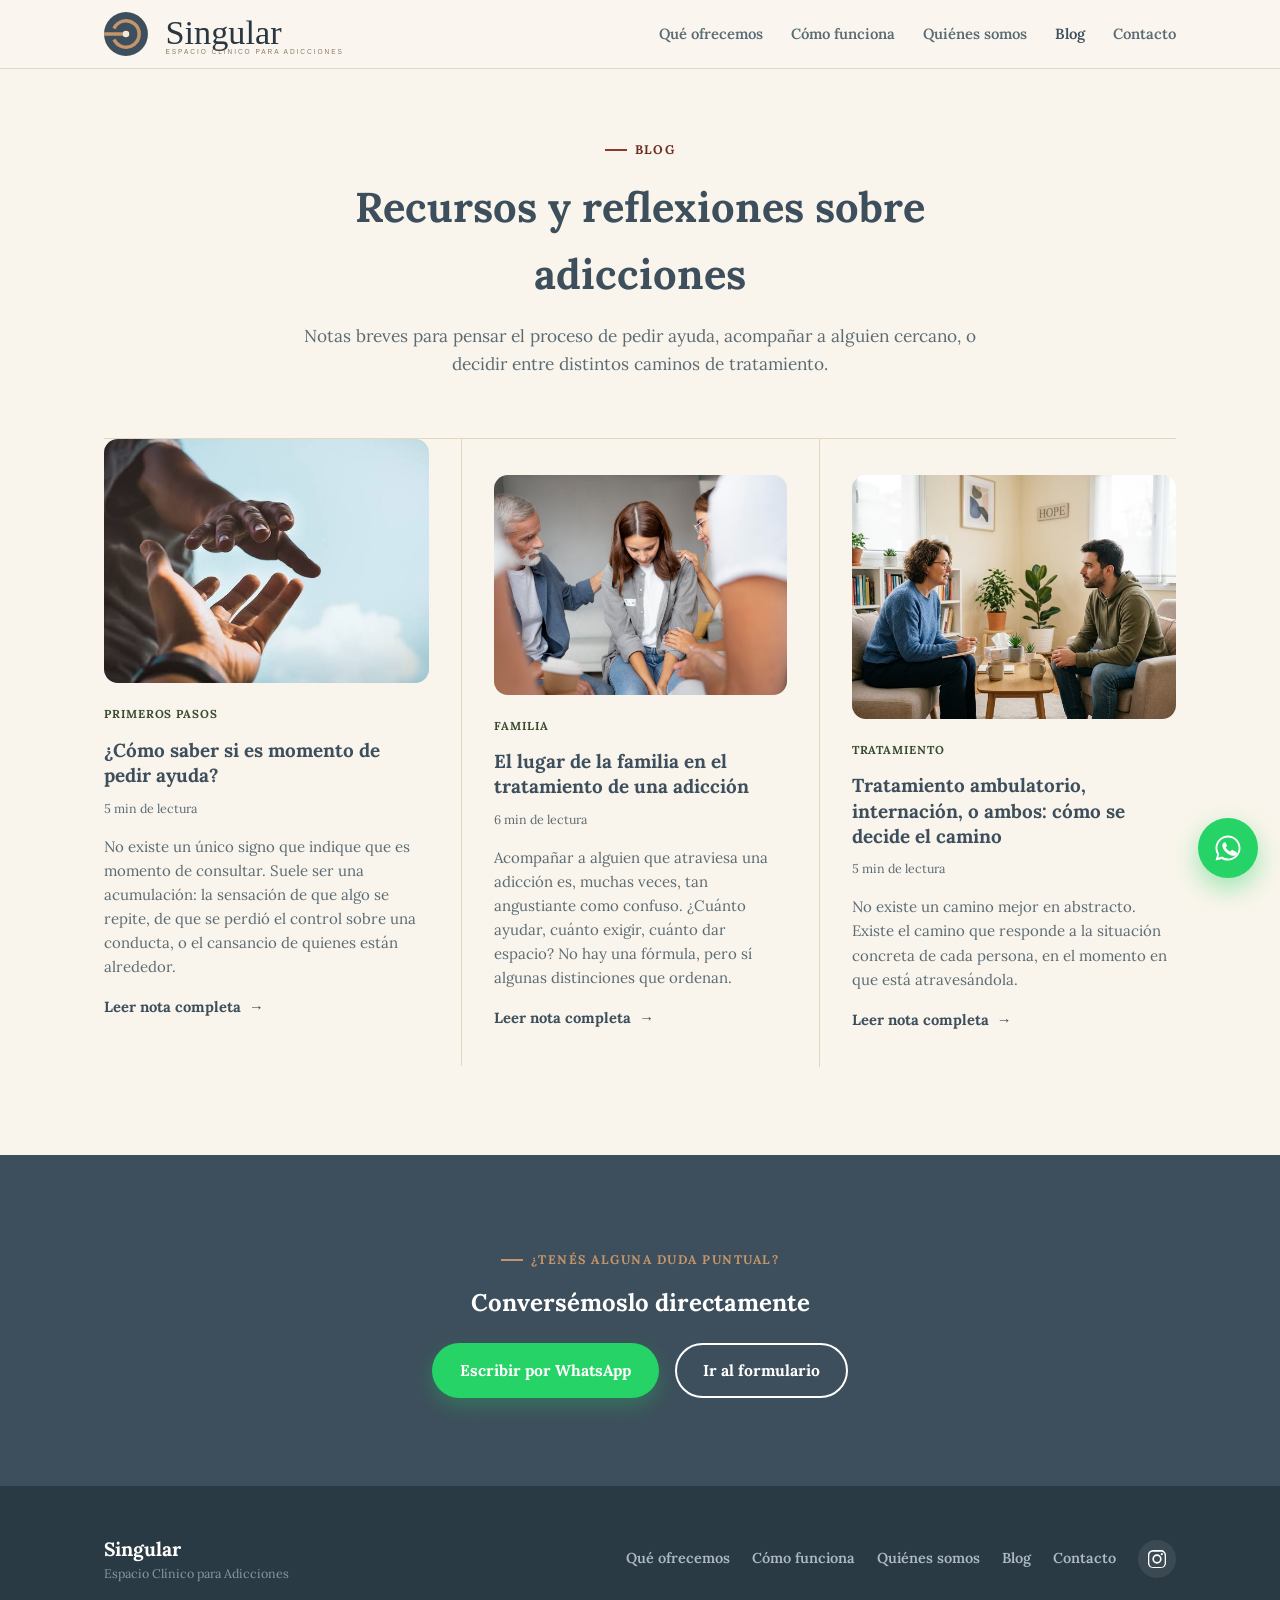
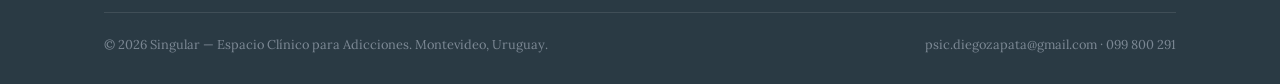
==== commit 36308da7: "Add files via upload" ====
--- a/blog.html
+++ b/blog.html
@@ -7,7 +7,7 @@
 <meta name="description" content="Artículos y reflexiones sobre el tratamiento de adicciones: cómo pedir ayuda, el rol de la familia y cuándo elegir tratamiento ambulatorio o internación.">
 <link rel="preconnect" href="https://fonts.googleapis.com">
 <link rel="preconnect" href="https://fonts.gstatic.com" crossorigin>
-<link href="https://fonts.googleapis.com/css2?family=Lora:ital,wght@0,500;0,600;0,700;1,500&family=Montserrat:wght@400;500;600;700;800&display=swap" rel="stylesheet">
+<link href="https://fonts.googleapis.com/css2?family=Lora:ital,wght@0,400;0,500;0,600;0,700;1,400;1,500&display=swap" rel="stylesheet">
 <link rel="stylesheet" href="styles.css">
 </head>
 <body>
@@ -15,7 +15,7 @@
 <header>
   <nav>
     <a class="brand" href="index.html">
-      <img src="logo-nav.png" alt="Singular — Espacio Clínico para Adicciones">
+      <img src="logo-nav.svg" alt="Singular — Espacio Clínico para Adicciones">
     </a>
     <div class="nav-right">
       <div class="nav-links">
--- a/styles.css
+++ b/styles.css
@@ -19,7 +19,7 @@
 *{box-sizing:border-box;margin:0;padding:0;}
 html{scroll-behavior:smooth;}
 body{
-  font-family:'Montserrat',sans-serif;
+  font-family:'Lora',serif;
   color:var(--ink);
   background:var(--cream-soft);
   line-height:1.6;
@@ -263,7 +263,7 @@
 .field label{display:block;font-size:.85rem;font-weight:700;color:var(--navy);margin-bottom:7px;}
 .field input, .field textarea{
   width:100%;padding:13px 15px;border:1.5px solid var(--line);border-radius:10px;
-  font-family:'Inter',sans-serif;font-size:.98rem;background:var(--cream-soft);
+  font-family:'Lora',serif;font-size:.98rem;background:var(--cream-soft);
   transition:border-color .15s ease;
 }
 .field input:focus, .field textarea:focus{outline:none;border-color:var(--teal);background:#fff;}
